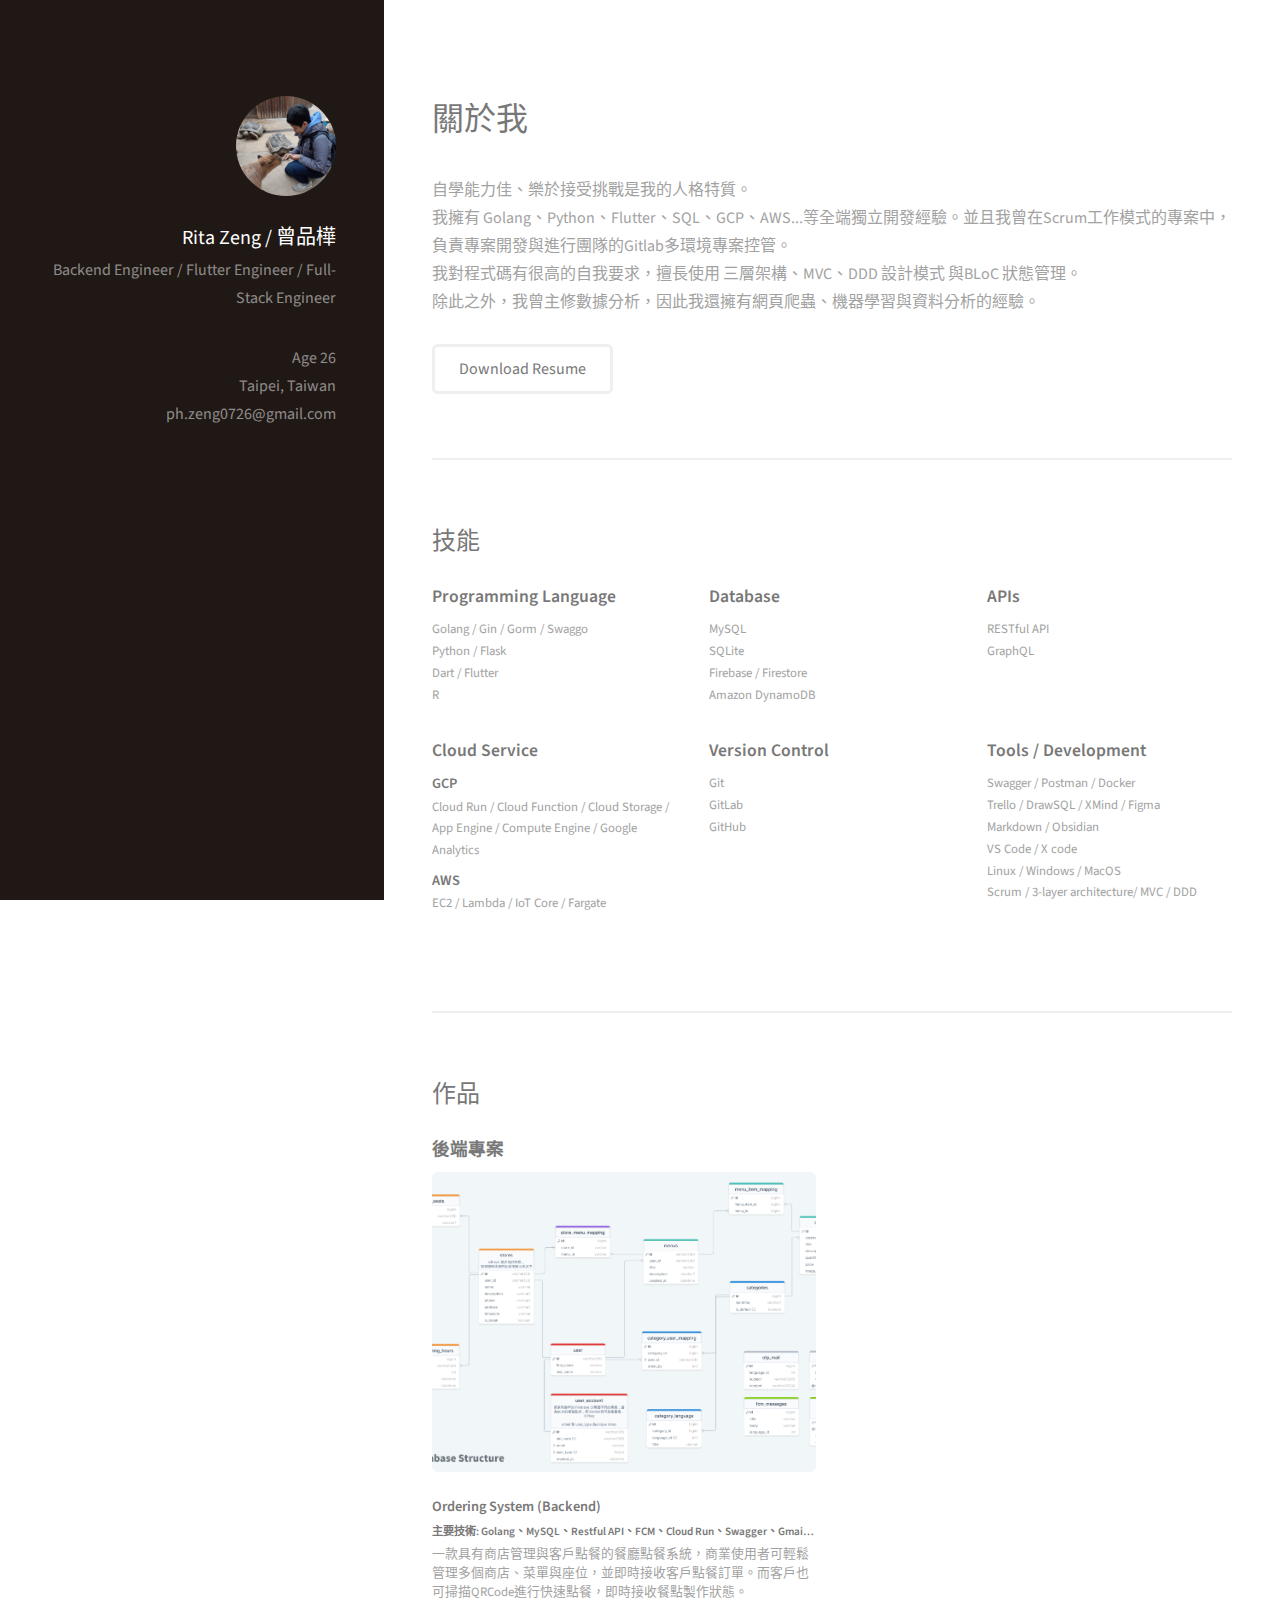
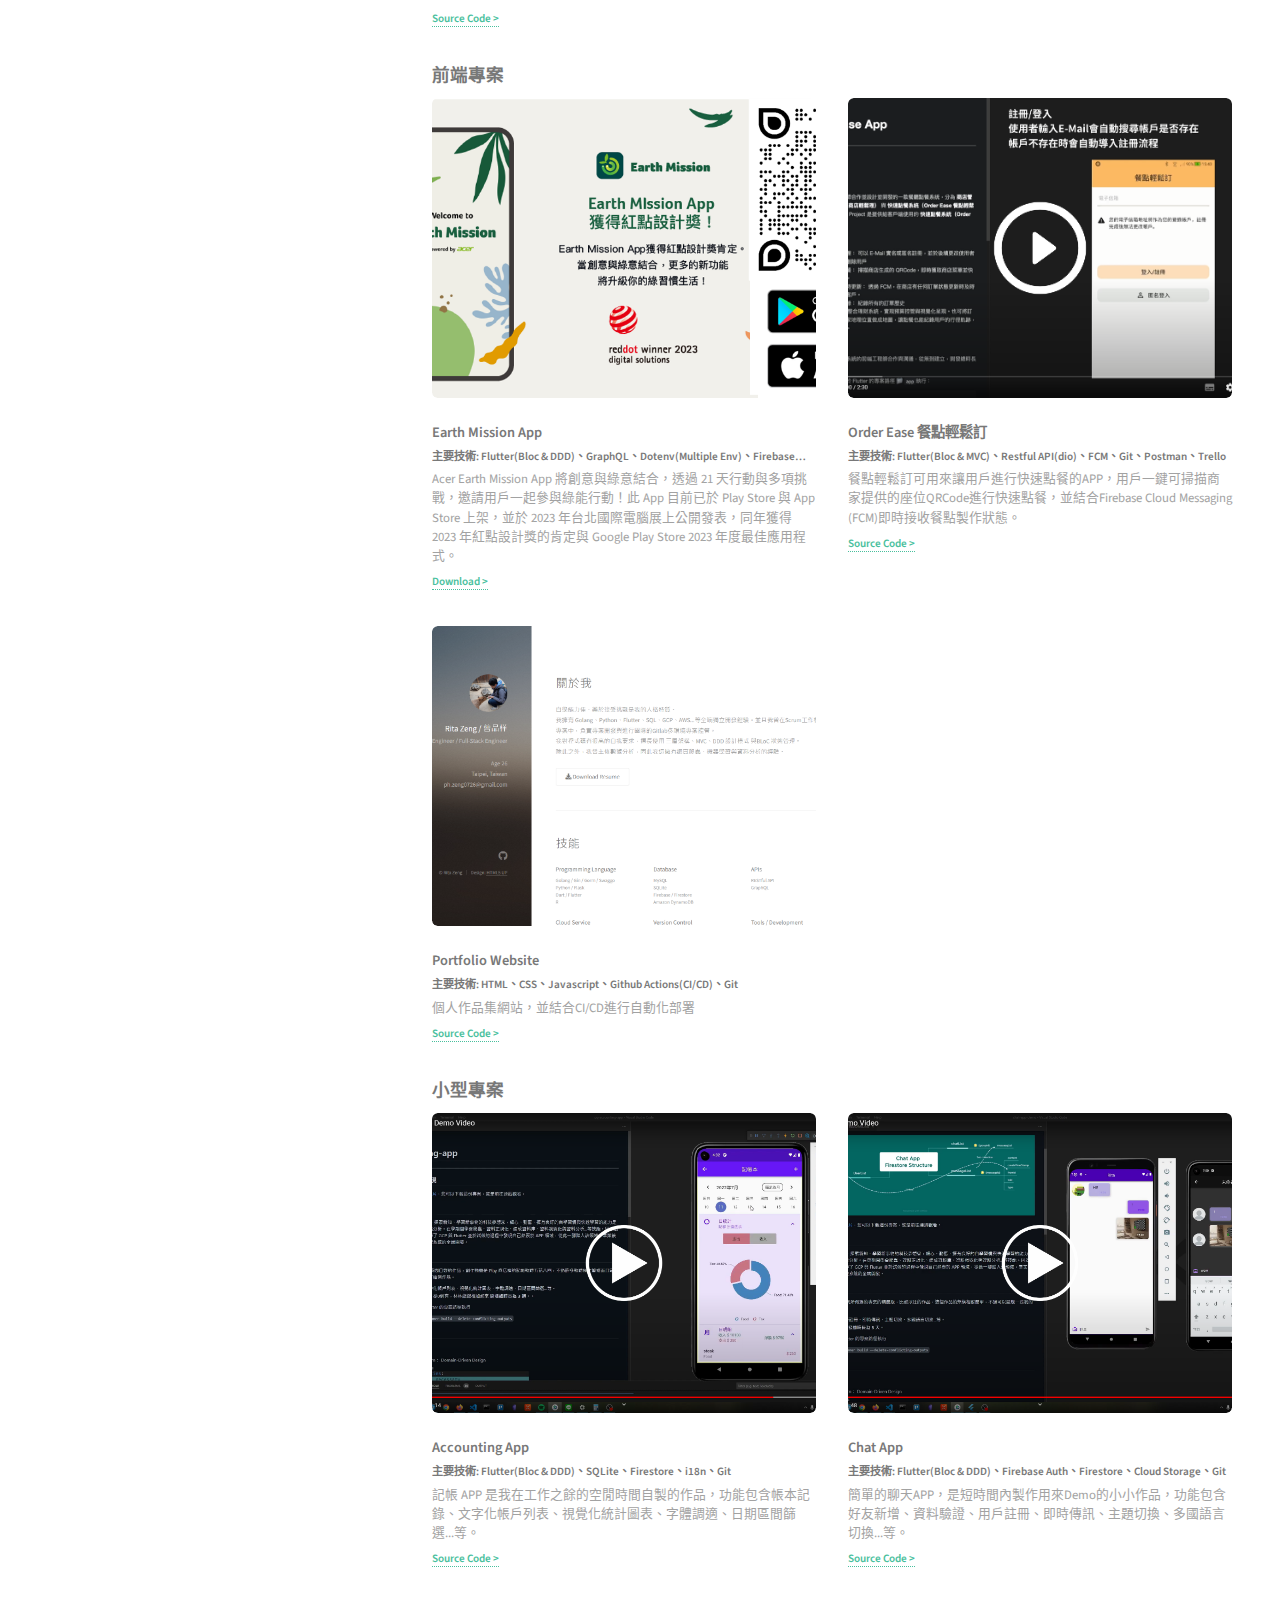
==== index.html @ 72f9b9d5 "style: adjust project font style" ====
<!DOCTYPE html>
<!--
    Strata by HTML5 UP
    html5up.net | @ajlkn
    Free for personal and commercial use under the CCA 3.0 license (html5up.net/license)
-->
<html lang="zh-TW">
  <head>
    <meta charset="utf-8" />
    <title>Rita Portfolio Website</title>
    <meta
      name="viewport"
      content="width=device-width, initial-scale=1, user-scalable=no"
    />
    <link rel="stylesheet" href="assets/css/main.css" />
  </head>
  <body class="is-preload">
    <!-- Header -->
    <header id="header">
      <div class="inner">
        <a href="images/avatar.jpg" class="image avatar">
          <img src="images/avatar_circle.png" alt="Rita Avatar" />
        </a>
        <h1><strong>Rita Zeng / 曾品樺</strong></h1>
        <div class="job-titles">
          Backend Engineer / Flutter Engineer / Full-Stack Engineer
        </div>
        <div class="avatat-info">
          Age 26<br />
          Taipei, Taiwan<br />
          ph.zeng0726@gmail.com<br />
        </div>
      </div>
    </header>

    <!-- Main -->
    <div id="main">
      <!-- About Me -->
      <section id="about-me">
        <h1>關於我</h1>
        <div>
          自學能力佳、樂於接受挑戰是我的人格特質。<br />
          我擁有
          Golang、Python、Flutter、SQL、GCP、AWS...等全端獨立開發經驗。並且我曾在Scrum工作模式的專案中，負責專案開發與進行團隊的Gitlab多環境專案控管。<br />
          我對程式碼有很高的自我要求，擅長使用 三層架構、MVC、DDD 設計模式
          與BLoC 狀態管理。<br />
          除此之外，我曾主修數據分析，因此我還擁有網頁爬蟲、機器學習與資料分析的經驗。<br />
          <br />
        </div>

        <ul class="actions">
          <li>
            <a
              href="https://www.cakeresume.com/s--9iXLkEG98yl3ov2JqTTW3g--/ph-zeng0726"
              class="button"
            >
              <i class="fas fa-download"></i> Download Resume
            </a>
          </li>
        </ul>
      </section>

      <!-- Skill -->
      <section id="skill">
        <h2>技能</h2>
        <div class="row">
          <div id="skills-container" class="row"></div>
        </div>
      </section>

      <!-- Portfolio -->
      <section id="portfolio">
        <h2>作品</h2>
        <h3>後端專案</h3>
        <div class="row">
          <div id="backend-projects-container" class="row"></div>
        </div>
        <h3>前端專案</h3>
        <div class="row">
          <div id="frontend-projects-container" class="row"></div>
        </div>
        <h3>小型專案</h3>
        <div class="row">
          <div id="side-projects-container" class="row"></div>
        </div>
      </section>
    </div>

    <!-- Footer -->
    <footer id="footer">
      <div class="inner">
        <ul class="icons">
          <li>
            <a
              href="https://github.com/phzeng0726"
              class="icon brands fa-github"
            >
              <span class="label">Github</span>
            </a>
          </li>
        </ul>
        <ul class="copyright">
          <li>&copy; Rita Zeng</li>
          <li>Design: <a href="http://html5up.net">HTML5 UP</a></li>
        </ul>
      </div>
    </footer>

    <!-- Scripts -->
    <script src="assets/js/jquery.min.js"></script>
    <script src="assets/js/jquery.poptrox.min.js"></script>
    <script src="assets/js/browser.min.js"></script>
    <script src="assets/js/breakpoints.min.js"></script>
    <script src="assets/js/util.js"></script>
    <script src="assets/js/portfolio.js"></script>
    <script src="assets/js/skill.js"></script>
    <script src="assets/js/main.js"></script>
  </body>
</html>
---- assets/css/main.css ----
@import url("fontawesome-all.min.css");
@import url("https://fonts.googleapis.com/css?family=Source+Sans+Pro:400,400italic");

/*
	Strata by HTML5 UP
	html5up.net | @ajlkn
	Free for personal and commercial use under the CCA 3.0 license (html5up.net/license)
*/

html,
body,
div,
span,
applet,
object,
iframe,
h1,
h2,
h3,
h4,
h5,
h6,
p,
blockquote,
pre,
a,
abbr,
acronym,
address,
big,
cite,
code,
del,
dfn,
em,
img,
ins,
kbd,
q,
s,
samp,
small,
strike,
strong,
sub,
sup,
tt,
var,
b,
u,
i,
center,
dl,
dt,
dd,
ol,
ul,
li,
fieldset,
form,
label,
legend,
table,
caption,
tbody,
tfoot,
thead,
tr,
th,
td,
article,
aside,
canvas,
details,
embed,
figure,
figcaption,
footer,
header,
hgroup,
menu,
nav,
output,
ruby,
section,
summary,
time,
mark,
audio,
video {
  margin: 0;
  padding: 0;
  border: 0;
  font-size: 100%;
  font: inherit;
  vertical-align: baseline;
}

article,
aside,
details,
figcaption,
figure,
footer,
header,
hgroup,
menu,
nav,
section {
  display: block;
}

body {
  line-height: 1;
}

ol,
ul {
  list-style: none;
}

blockquote,
q {
  quotes: none;
}

blockquote:before,
blockquote:after,
q:before,
q:after {
  content: "";
  content: none;
}

table {
  border-collapse: collapse;
  border-spacing: 0;
}

body {
  -webkit-text-size-adjust: none;
}

mark {
  background-color: transparent;
  color: inherit;
}

input::-moz-focus-inner {
  border: 0;
  padding: 0;
}

input,
select,
textarea {
  -moz-appearance: none;
  -webkit-appearance: none;
  -ms-appearance: none;
  appearance: none;
}

/* Basic */

html {
  box-sizing: border-box;
}

*,
*:before,
*:after {
  box-sizing: inherit;
}

body {
  background: #fff;
}

body.is-preload *,
body.is-preload *:before,
body.is-preload *:after {
  -moz-animation: none !important;
  -webkit-animation: none !important;
  -ms-animation: none !important;
  animation: none !important;
  -moz-transition: none !important;
  -webkit-transition: none !important;
  -ms-transition: none !important;
  transition: none !important;
}

body,
input,
select,
textarea {
  color: #a2a2a2;
  font-family: "Source Sans Pro", Helvetica, sans-serif;
  font-size: 16pt;
  font-weight: 400;
  line-height: 1.75em;
}

a {
  -moz-transition: color 0.2s ease-in-out, border-color 0.2s ease-in-out;
  -webkit-transition: color 0.2s ease-in-out, border-color 0.2s ease-in-out;
  -ms-transition: color 0.2s ease-in-out, border-color 0.2s ease-in-out;
  transition: color 0.2s ease-in-out, border-color 0.2s ease-in-out;
  border-bottom: dotted 1px;
  color: #49bf9d;
  text-decoration: none;
}

a:hover {
  border-bottom-color: transparent;
  color: #49bf9d !important;
  text-decoration: none;
}

strong,
b {
  color: #787878;
  font-weight: 400;
}

em,
i {
  font-style: italic;
}

p {
  margin: 0 0 2em 0;
}

h1,
h2,
h3,
h4,
h5,
h6 {
  color: #787878;
  font-weight: 400;
  line-height: 1em;
  margin: 0 0 1em 0;
}

h1 a,
h2 a,
h3 a,
h4 a,
h5 a,
h6 a {
  color: inherit;
  text-decoration: none;
}

h1 {
  font-size: 2em;
  line-height: 1.5em;
}

h2 {
  font-size: 1.5em;
  line-height: 1.5em;
}

h3 {
  font-size: 1.25em;
  line-height: 1.5em;
}

h4 {
  font-size: 1.1em;
  line-height: 1.5em;
}

h5 {
  font-size: 0.9em;
  line-height: 1.5em;
}

h6 {
  font-size: 0.7em;
  line-height: 1.5em;
}

sub {
  font-size: 0.8em;
  position: relative;
  top: 0.5em;
}

sup {
  font-size: 0.8em;
  position: relative;
  top: -0.5em;
}

hr {
  border: 0;
  border-bottom: solid 2px #efefef;
  margin: 2em 0;
}

hr.major {
  margin: 3em 0;
}

blockquote {
  border-left: solid 6px #efefef;
  font-style: italic;
  margin: 0 0 2em 0;
  padding: 0.5em 0 0.5em 1.5em;
}

code {
  background: #f7f7f7;
  border-radius: 0.35em;
  border: solid 2px #efefef;
  font-family: "Courier New", monospace;
  font-size: 0.9em;
  margin: 0 0.25em;
  padding: 0.25em 0.65em;
}

pre {
  -webkit-overflow-scrolling: touch;
  font-family: "Courier New", monospace;
  font-size: 0.9em;
  margin: 0 0 2em 0;
}

pre code {
  display: block;
  line-height: 1.75em;
  padding: 1em 1.5em;
  overflow-x: auto;
}

.align-left {
  text-align: left;
}

.align-center {
  text-align: center;
}

.align-right {
  text-align: right;
}

/* Container */

.container {
  margin: 0 auto;
  max-width: calc(100% - 4em);
  width: 100%;
}

.container.xsmall {
  width: 25%;
}

.container.small {
  width: 50%;
}

.container.medium {
  width: 75%;
}

.container.large {
  width: 125%;
}

.container.xlarge {
  width: 150%;
}

.container.max {
  width: 100%;
}

@media screen and (max-width: 980px) {
  .container {
    width: 100% !important;
    max-width: 100% !important;
  }
}

@media screen and (max-width: 480px) {
  .container {
    max-width: calc(100% - 3em);
  }
}

/* Row */

.row {
  display: flex;
  flex-wrap: wrap;
  box-sizing: border-box;
  align-items: stretch;
}

.row > * {
  box-sizing: border-box;
}

.row.gtr-uniform > * > :last-child {
  margin-bottom: 0;
}

.row.aln-left {
  justify-content: flex-start;
}

.row.aln-center {
  justify-content: center;
}

.row.aln-right {
  justify-content: flex-end;
}

.row.aln-top {
  align-items: flex-start;
}

.row.aln-middle {
  align-items: center;
}

.row.aln-bottom {
  align-items: flex-end;
}

.row > .imp {
  order: -1;
}

.row > .col-1 {
  width: 8.33333%;
}

.row > .off-1 {
  margin-left: 8.33333%;
}

.row > .col-2 {
  width: 16.66667%;
}

.row > .off-2 {
  margin-left: 16.66667%;
}

.row > .col-3 {
  width: 25%;
}

.row > .off-3 {
  margin-left: 25%;
}

.row > .col-4 {
  width: 33.33333%;
}

.row > .off-4 {
  margin-left: 33.33333%;
}

.row > .col-5 {
  width: 41.66667%;
}

.row > .off-5 {
  margin-left: 41.66667%;
}

.row > .col-6 {
  width: 50%;
}

.row > .off-6 {
  margin-left: 50%;
}

.row > .col-7 {
  width: 58.33333%;
}

.row > .off-7 {
  margin-left: 58.33333%;
}

.row > .col-8 {
  width: 66.66667%;
}

.row > .off-8 {
  margin-left: 66.66667%;
}

.row > .col-9 {
  width: 75%;
}

.row > .off-9 {
  margin-left: 75%;
}

.row > .col-10 {
  width: 83.33333%;
}

.row > .off-10 {
  margin-left: 83.33333%;
}

.row > .col-11 {
  width: 91.66667%;
}

.row > .off-11 {
  margin-left: 91.66667%;
}

.row > .col-12 {
  width: 100%;
}

.row > .off-12 {
  margin-left: 100%;
}

.row.gtr-0 {
  margin-top: 0;
  margin-left: 0em;
}

.row.gtr-0 > * {
  padding: 0 0 0 0em;
}

.row.gtr-0.gtr-uniform {
  margin-top: 0em;
}

.row.gtr-0.gtr-uniform > * {
  padding-top: 0em;
}

.row.gtr-25 {
  margin-top: 0;
  margin-left: -0.625em;
}

.row.gtr-25 > * {
  padding: 0 0 0 0.625em;
}

.row.gtr-25.gtr-uniform {
  margin-top: -0.625em;
}

.row.gtr-25.gtr-uniform > * {
  padding-top: 0.625em;
}

.row.gtr-50 {
  margin-top: 0;
  margin-left: -1.25em;
}

.row.gtr-50 > * {
  padding: 0 0 0 1.25em;
}

.row.gtr-50.gtr-uniform {
  margin-top: -1.25em;
}

.row.gtr-50.gtr-uniform > * {
  padding-top: 1.25em;
}

.row {
  margin-top: 0;
  margin-left: -2.5em;
}

.row > * {
  padding: 0 0 0 2.5em;
}

.row.gtr-uniform {
  margin-top: -2.5em;
}

.row.gtr-uniform > * {
  padding-top: 2.5em;
}

.row.gtr-150 {
  margin-top: 0;
  margin-left: -3.75em;
}

.row.gtr-150 > * {
  padding: 0 0 0 3.75em;
}

.row.gtr-150.gtr-uniform {
  margin-top: -3.75em;
}

.row.gtr-150.gtr-uniform > * {
  padding-top: 3.75em;
}

.row.gtr-200 {
  margin-top: 0;
  margin-left: -5em;
}

.row.gtr-200 > * {
  padding: 0 0 0 5em;
}

.row.gtr-200.gtr-uniform {
  margin-top: -5em;
}

.row.gtr-200.gtr-uniform > * {
  padding-top: 5em;
}

@media screen and (max-width: 1800px) {
  .row {
    display: flex;
    flex-wrap: wrap;
    box-sizing: border-box;
    align-items: stretch;
  }

  .row > * {
    box-sizing: border-box;
  }

  .row.gtr-uniform > * > :last-child {
    margin-bottom: 0;
  }

  .row.aln-left {
    justify-content: flex-start;
  }

  .row.aln-center {
    justify-content: center;
  }

  .row.aln-right {
    justify-content: flex-end;
  }

  .row.aln-top {
    align-items: flex-start;
  }

  .row.aln-middle {
    align-items: center;
  }

  .row.aln-bottom {
    align-items: flex-end;
  }

  .row > .imp-xlarge {
    order: -1;
  }

  .row > .col-1-xlarge {
    width: 8.33333%;
  }

  .row > .off-1-xlarge {
    margin-left: 8.33333%;
  }

  .row > .col-2-xlarge {
    width: 16.66667%;
  }

  .row > .off-2-xlarge {
    margin-left: 16.66667%;
  }

  .row > .col-3-xlarge {
    width: 25%;
  }

  .row > .off-3-xlarge {
    margin-left: 25%;
  }

  .row > .col-4-xlarge {
    width: 33.33333%;
  }

  .row > .off-4-xlarge {
    margin-left: 33.33333%;
  }

  .row > .col-5-xlarge {
    width: 41.66667%;
  }

  .row > .off-5-xlarge {
    margin-left: 41.66667%;
  }

  .row > .col-6-xlarge {
    width: 50%;
  }

  .row > .off-6-xlarge {
    margin-left: 50%;
  }

  .row > .col-7-xlarge {
    width: 58.33333%;
  }

  .row > .off-7-xlarge {
    margin-left: 58.33333%;
  }

  .row > .col-8-xlarge {
    width: 66.66667%;
  }

  .row > .off-8-xlarge {
    margin-left: 66.66667%;
  }

  .row > .col-9-xlarge {
    width: 75%;
  }

  .row > .off-9-xlarge {
    margin-left: 75%;
  }

  .row > .col-10-xlarge {
    width: 83.33333%;
  }

  .row > .off-10-xlarge {
    margin-left: 83.33333%;
  }

  .row > .col-11-xlarge {
    width: 91.66667%;
  }

  .row > .off-11-xlarge {
    margin-left: 91.66667%;
  }

  .row > .col-12-xlarge {
    width: 100%;
  }

  .row > .off-12-xlarge {
    margin-left: 100%;
  }

  .row.gtr-0 {
    margin-top: 0;
    margin-left: 0em;
  }

  .row.gtr-0 > * {
    padding: 0 0 0 0em;
  }

  .row.gtr-0.gtr-uniform {
    margin-top: 0em;
  }

  .row.gtr-0.gtr-uniform > * {
    padding-top: 0em;
  }

  .row.gtr-25 {
    margin-top: 0;
    margin-left: -0.625em;
  }

  .row.gtr-25 > * {
    padding: 0 0 0 0.625em;
  }

  .row.gtr-25.gtr-uniform {
    margin-top: -0.625em;
  }

  .row.gtr-25.gtr-uniform > * {
    padding-top: 0.625em;
  }

  .row.gtr-50 {
    margin-top: 0;
    margin-left: -1.25em;
  }

  .row.gtr-50 > * {
    padding: 0 0 0 1.25em;
  }

  .row.gtr-50.gtr-uniform {
    margin-top: -1.25em;
  }

  .row.gtr-50.gtr-uniform > * {
    padding-top: 1.25em;
  }

  .row {
    margin-top: 0;
    margin-left: -2.5em;
  }

  .row > * {
    padding: 0 0 0 2.5em;
  }

  .row.gtr-uniform {
    margin-top: -2.5em;
  }

  .row.gtr-uniform > * {
    padding-top: 2.5em;
  }

  .row.gtr-150 {
    margin-top: 0;
    margin-left: -3.75em;
  }

  .row.gtr-150 > * {
    padding: 0 0 0 3.75em;
  }

  .row.gtr-150.gtr-uniform {
    margin-top: -3.75em;
  }

  .row.gtr-150.gtr-uniform > * {
    padding-top: 3.75em;
  }

  .row.gtr-200 {
    margin-top: 0;
    margin-left: -5em;
  }

  .row.gtr-200 > * {
    padding: 0 0 0 5em;
  }

  .row.gtr-200.gtr-uniform {
    margin-top: -5em;
  }

  .row.gtr-200.gtr-uniform > * {
    padding-top: 5em;
  }
}

@media screen and (max-width: 1280px) {
  .row {
    display: flex;
    flex-wrap: wrap;
    box-sizing: border-box;
    align-items: stretch;
  }

  .row > * {
    box-sizing: border-box;
  }

  .row.gtr-uniform > * > :last-child {
    margin-bottom: 0;
  }

  .row.aln-left {
    justify-content: flex-start;
  }

  .row.aln-center {
    justify-content: center;
  }

  .row.aln-right {
    justify-content: flex-end;
  }

  .row.aln-top {
    align-items: flex-start;
  }

  .row.aln-middle {
    align-items: center;
  }

  .row.aln-bottom {
    align-items: flex-end;
  }

  .row > .imp-large {
    order: -1;
  }

  .row > .col-1-large {
    width: 8.33333%;
  }

  .row > .off-1-large {
    margin-left: 8.33333%;
  }

  .row > .col-2-large {
    width: 16.66667%;
  }

  .row > .off-2-large {
    margin-left: 16.66667%;
  }

  .row > .col-3-large {
    width: 25%;
  }

  .row > .off-3-large {
    margin-left: 25%;
  }

  .row > .col-4-large {
    width: 33.33333%;
  }

  .row > .off-4-large {
    margin-left: 33.33333%;
  }

  .row > .col-5-large {
    width: 41.66667%;
  }

  .row > .off-5-large {
    margin-left: 41.66667%;
  }

  .row > .col-6-large {
    width: 50%;
  }

  .row > .off-6-large {
    margin-left: 50%;
  }

  .row > .col-7-large {
    width: 58.33333%;
  }

  .row > .off-7-large {
    margin-left: 58.33333%;
  }

  .row > .col-8-large {
    width: 66.66667%;
  }

  .row > .off-8-large {
    margin-left: 66.66667%;
  }

  .row > .col-9-large {
    width: 75%;
  }

  .row > .off-9-large {
    margin-left: 75%;
  }

  .row > .col-10-large {
    width: 83.33333%;
  }

  .row > .off-10-large {
    margin-left: 83.33333%;
  }

  .row > .col-11-large {
    width: 91.66667%;
  }

  .row > .off-11-large {
    margin-left: 91.66667%;
  }

  .row > .col-12-large {
    width: 100%;
  }

  .row > .off-12-large {
    margin-left: 100%;
  }

  .row.gtr-0 {
    margin-top: 0;
    margin-left: 0em;
  }

  .row.gtr-0 > * {
    padding: 0 0 0 0em;
  }

  .row.gtr-0.gtr-uniform {
    margin-top: 0em;
  }

  .row.gtr-0.gtr-uniform > * {
    padding-top: 0em;
  }

  .row.gtr-25 {
    margin-top: 0;
    margin-left: -0.5em;
  }

  .row.gtr-25 > * {
    padding: 0 0 0 0.5em;
  }

  .row.gtr-25.gtr-uniform {
    margin-top: -0.5em;
  }

  .row.gtr-25.gtr-uniform > * {
    padding-top: 0.5em;
  }

  .row.gtr-50 {
    margin-top: 0;
    margin-left: -1em;
  }

  .row.gtr-50 > * {
    padding: 0 0 0 1em;
  }

  .row.gtr-50.gtr-uniform {
    margin-top: -1em;
  }

  .row.gtr-50.gtr-uniform > * {
    padding-top: 1em;
  }

  .row {
    margin-top: 0;
    margin-left: -2em;
  }

  .row > * {
    padding: 0 0 0 2em;
  }

  .row.gtr-uniform {
    margin-top: -2em;
  }

  .row.gtr-uniform > * {
    padding-top: 2em;
  }

  .row.gtr-150 {
    margin-top: 0;
    margin-left: -3em;
  }

  .row.gtr-150 > * {
    padding: 0 0 0 3em;
  }

  .row.gtr-150.gtr-uniform {
    margin-top: -3em;
  }

  .row.gtr-150.gtr-uniform > * {
    padding-top: 3em;
  }

  .row.gtr-200 {
    margin-top: 0;
    margin-left: -4em;
  }

  .row.gtr-200 > * {
    padding: 0 0 0 4em;
  }

  .row.gtr-200.gtr-uniform {
    margin-top: -4em;
  }

  .row.gtr-200.gtr-uniform > * {
    padding-top: 4em;
  }
}

@media screen and (max-width: 980px) {
  .row {
    display: flex;
    flex-wrap: wrap;
    box-sizing: border-box;
    align-items: stretch;
  }

  .row > * {
    box-sizing: border-box;
  }

  .row.gtr-uniform > * > :last-child {
    margin-bottom: 0;
  }

  .row.aln-left {
    justify-content: flex-start;
  }

  .row.aln-center {
    justify-content: center;
  }

  .row.aln-right {
    justify-content: flex-end;
  }

  .row.aln-top {
    align-items: flex-start;
  }

  .row.aln-middle {
    align-items: center;
  }

  .row.aln-bottom {
    align-items: flex-end;
  }

  .row > .imp-medium {
    order: -1;
  }

  .row > .col-1-medium {
    width: 8.33333%;
  }

  .row > .off-1-medium {
    margin-left: 8.33333%;
  }

  .row > .col-2-medium {
    width: 16.66667%;
  }

  .row > .off-2-medium {
    margin-left: 16.66667%;
  }

  .row > .col-3-medium {
    width: 25%;
  }

  .row > .off-3-medium {
    margin-left: 25%;
  }

  .row > .col-4-medium {
    width: 33.33333%;
  }

  .row > .off-4-medium {
    margin-left: 33.33333%;
  }

  .row > .col-5-medium {
    width: 41.66667%;
  }

  .row > .off-5-medium {
    margin-left: 41.66667%;
  }

  .row > .col-6-medium {
    width: 50%;
  }

  .row > .off-6-medium {
    margin-left: 50%;
  }

  .row > .col-7-medium {
    width: 58.33333%;
  }

  .row > .off-7-medium {
    margin-left: 58.33333%;
  }

  .row > .col-8-medium {
    width: 66.66667%;
  }

  .row > .off-8-medium {
    margin-left: 66.66667%;
  }

  .row > .col-9-medium {
    width: 75%;
  }

  .row > .off-9-medium {
    margin-left: 75%;
  }

  .row > .col-10-medium {
    width: 83.33333%;
  }

  .row > .off-10-medium {
    margin-left: 83.33333%;
  }

  .row > .col-11-medium {
    width: 91.66667%;
  }

  .row > .off-11-medium {
    margin-left: 91.66667%;
  }

  .row > .col-12-medium {
    width: 100%;
  }

  .row > .off-12-medium {
    margin-left: 100%;
  }

  .row.gtr-0 {
    margin-top: 0;
    margin-left: 0em;
  }

  .row.gtr-0 > * {
    padding: 0 0 0 0em;
  }

  .row.gtr-0.gtr-uniform {
    margin-top: 0em;
  }

  .row.gtr-0.gtr-uniform > * {
    padding-top: 0em;
  }

  .row.gtr-25 {
    margin-top: 0;
    margin-left: -0.5em;
  }

  .row.gtr-25 > * {
    padding: 0 0 0 0.5em;
  }

  .row.gtr-25.gtr-uniform {
    margin-top: -0.5em;
  }

  .row.gtr-25.gtr-uniform > * {
    padding-top: 0.5em;
  }

  .row.gtr-50 {
    margin-top: 0;
    margin-left: -1em;
  }

  .row.gtr-50 > * {
    padding: 0 0 0 1em;
  }

  .row.gtr-50.gtr-uniform {
    margin-top: -1em;
  }

  .row.gtr-50.gtr-uniform > * {
    padding-top: 1em;
  }

  .row {
    margin-top: 0;
    margin-left: -2em;
  }

  .row > * {
    padding: 0 0 0 2em;
  }

  .row.gtr-uniform {
    margin-top: -2em;
  }

  .row.gtr-uniform > * {
    padding-top: 2em;
  }

  .row.gtr-150 {
    margin-top: 0;
    margin-left: -3em;
  }

  .row.gtr-150 > * {
    padding: 0 0 0 3em;
  }

  .row.gtr-150.gtr-uniform {
    margin-top: -3em;
  }

  .row.gtr-150.gtr-uniform > * {
    padding-top: 3em;
  }

  .row.gtr-200 {
    margin-top: 0;
    margin-left: -4em;
  }

  .row.gtr-200 > * {
    padding: 0 0 0 4em;
  }

  .row.gtr-200.gtr-uniform {
    margin-top: -4em;
  }

  .row.gtr-200.gtr-uniform > * {
    padding-top: 4em;
  }
}

@media screen and (max-width: 736px) {
  .row {
    display: flex;
    flex-wrap: wrap;
    box-sizing: border-box;
    align-items: stretch;
  }

  .row > * {
    box-sizing: border-box;
  }

  .row.gtr-uniform > * > :last-child {
    margin-bottom: 0;
  }

  .row.aln-left {
    justify-content: flex-start;
  }

  .row.aln-center {
    justify-content: center;
  }

  .row.aln-right {
    justify-content: flex-end;
  }

  .row.aln-top {
    align-items: flex-start;
  }

  .row.aln-middle {
    align-items: center;
  }

  .row.aln-bottom {
    align-items: flex-end;
  }

  .row > .imp-small {
    order: -1;
  }

  .row > .col-1-small {
    width: 8.33333%;
  }

  .row > .off-1-small {
    margin-left: 8.33333%;
  }

  .row > .col-2-small {
    width: 16.66667%;
  }

  .row > .off-2-small {
    margin-left: 16.66667%;
  }

  .row > .col-3-small {
    width: 25%;
  }

  .row > .off-3-small {
    margin-left: 25%;
  }

  .row > .col-4-small {
    width: 33.33333%;
  }

  .row > .off-4-small {
    margin-left: 33.33333%;
  }

  .row > .col-5-small {
    width: 41.66667%;
  }

  .row > .off-5-small {
    margin-left: 41.66667%;
  }

  .row > .col-6-small {
    width: 50%;
  }

  .row > .off-6-small {
    margin-left: 50%;
  }

  .row > .col-7-small {
    width: 58.33333%;
  }

  .row > .off-7-small {
    margin-left: 58.33333%;
  }

  .row > .col-8-small {
    width: 66.66667%;
  }

  .row > .off-8-small {
    margin-left: 66.66667%;
  }

  .row > .col-9-small {
    width: 75%;
  }

  .row > .off-9-small {
    margin-left: 75%;
  }

  .row > .col-10-small {
    width: 83.33333%;
  }

  .row > .off-10-small {
    margin-left: 83.33333%;
  }

  .row > .col-11-small {
    width: 91.66667%;
  }

  .row > .off-11-small {
    margin-left: 91.66667%;
  }

  .row > .col-12-small {
    width: 100%;
  }

  .row > .off-12-small {
    margin-left: 100%;
  }

  .row.gtr-0 {
    margin-top: 0;
    margin-left: 0em;
  }

  .row.gtr-0 > * {
    padding: 0 0 0 0em;
  }

  .row.gtr-0.gtr-uniform {
    margin-top: 0em;
  }

  .row.gtr-0.gtr-uniform > * {
    padding-top: 0em;
  }

  .row.gtr-25 {
    margin-top: 0;
    margin-left: -0.375em;
  }

  .row.gtr-25 > * {
    padding: 0 0 0 0.375em;
  }

  .row.gtr-25.gtr-uniform {
    margin-top: -0.375em;
  }

  .row.gtr-25.gtr-uniform > * {
    padding-top: 0.375em;
  }

  .row.gtr-50 {
    margin-top: 0;
    margin-left: -0.75em;
  }

  .row.gtr-50 > * {
    padding: 0 0 0 0.75em;
  }

  .row.gtr-50.gtr-uniform {
    margin-top: -0.75em;
  }

  .row.gtr-50.gtr-uniform > * {
    padding-top: 0.75em;
  }

  .row {
    margin-top: 0;
    margin-left: -1.5em;
  }

  .row > * {
    padding: 0 0 0 1.5em;
  }

  .row.gtr-uniform {
    margin-top: -1.5em;
  }

  .row.gtr-uniform > * {
    padding-top: 1.5em;
  }

  .row.gtr-150 {
    margin-top: 0;
    margin-left: -2.25em;
  }

  .row.gtr-150 > * {
    padding: 0 0 0 2.25em;
  }

  .row.gtr-150.gtr-uniform {
    margin-top: -2.25em;
  }

  .row.gtr-150.gtr-uniform > * {
    padding-top: 2.25em;
  }

  .row.gtr-200 {
    margin-top: 0;
    margin-left: -3em;
  }

  .row.gtr-200 > * {
    padding: 0 0 0 3em;
  }

  .row.gtr-200.gtr-uniform {
    margin-top: -3em;
  }

  .row.gtr-200.gtr-uniform > * {
    padding-top: 3em;
  }
}

@media screen and (max-width: 480px) {
  .row {
    display: flex;
    flex-wrap: wrap;
    box-sizing: border-box;
    align-items: stretch;
  }

  .row > * {
    box-sizing: border-box;
  }

  .row.gtr-uniform > * > :last-child {
    margin-bottom: 0;
  }

  .row.aln-left {
    justify-content: flex-start;
  }

  .row.aln-center {
    justify-content: center;
  }

  .row.aln-right {
    justify-content: flex-end;
  }

  .row.aln-top {
    align-items: flex-start;
  }

  .row.aln-middle {
    align-items: center;
  }

  .row.aln-bottom {
    align-items: flex-end;
  }

  .row > .imp-xsmall {
    order: -1;
  }

  .row > .col-1-xsmall {
    width: 8.33333%;
  }

  .row > .off-1-xsmall {
    margin-left: 8.33333%;
  }

  .row > .col-2-xsmall {
    width: 16.66667%;
  }

  .row > .off-2-xsmall {
    margin-left: 16.66667%;
  }

  .row > .col-3-xsmall {
    width: 25%;
  }

  .row > .off-3-xsmall {
    margin-left: 25%;
  }

  .row > .col-4-xsmall {
    width: 33.33333%;
  }

  .row > .off-4-xsmall {
    margin-left: 33.33333%;
  }

  .row > .col-5-xsmall {
    width: 41.66667%;
  }

  .row > .off-5-xsmall {
    margin-left: 41.66667%;
  }

  .row > .col-6-xsmall {
    width: 50%;
  }

  .row > .off-6-xsmall {
    margin-left: 50%;
  }

  .row > .col-7-xsmall {
    width: 58.33333%;
  }

  .row > .off-7-xsmall {
    margin-left: 58.33333%;
  }

  .row > .col-8-xsmall {
    width: 66.66667%;
  }

  .row > .off-8-xsmall {
    margin-left: 66.66667%;
  }

  .row > .col-9-xsmall {
    width: 75%;
  }

  .row > .off-9-xsmall {
    margin-left: 75%;
  }

  .row > .col-10-xsmall {
    width: 83.33333%;
  }

  .row > .off-10-xsmall {
    margin-left: 83.33333%;
  }

  .row > .col-11-xsmall {
    width: 91.66667%;
  }

  .row > .off-11-xsmall {
    margin-left: 91.66667%;
  }

  .row > .col-12-xsmall {
    width: 100%;
  }

  .row > .off-12-xsmall {
    margin-left: 100%;
  }

  .row.gtr-0 {
    margin-top: 0;
    margin-left: 0em;
  }

  .row.gtr-0 > * {
    padding: 0 0 0 0em;
  }

  .row.gtr-0.gtr-uniform {
    margin-top: 0em;
  }

  .row.gtr-0.gtr-uniform > * {
    padding-top: 0em;
  }

  .row.gtr-25 {
    margin-top: 0;
    margin-left: -0.375em;
  }

  .row.gtr-25 > * {
    padding: 0 0 0 0.375em;
  }

  .row.gtr-25.gtr-uniform {
    margin-top: -0.375em;
  }

  .row.gtr-25.gtr-uniform > * {
    padding-top: 0.375em;
  }

  .row.gtr-50 {
    margin-top: 0;
    margin-left: -0.75em;
  }

  .row.gtr-50 > * {
    padding: 0 0 0 0.75em;
  }

  .row.gtr-50.gtr-uniform {
    margin-top: -0.75em;
  }

  .row.gtr-50.gtr-uniform > * {
    padding-top: 0.75em;
  }

  .row {
    margin-top: 0;
    margin-left: -1.5em;
  }

  .row > * {
    padding: 0 0 0 1.5em;
  }

  .row.gtr-uniform {
    margin-top: -1.5em;
  }

  .row.gtr-uniform > * {
    padding-top: 1.5em;
  }

  .row.gtr-150 {
    margin-top: 0;
    margin-left: -2.25em;
  }

  .row.gtr-150 > * {
    padding: 0 0 0 2.25em;
  }

  .row.gtr-150.gtr-uniform {
    margin-top: -2.25em;
  }

  .row.gtr-150.gtr-uniform > * {
    padding-top: 2.25em;
  }

  .row.gtr-200 {
    margin-top: 0;
    margin-left: -3em;
  }

  .row.gtr-200 > * {
    padding: 0 0 0 3em;
  }

  .row.gtr-200.gtr-uniform {
    margin-top: -3em;
  }

  .row.gtr-200.gtr-uniform > * {
    padding-top: 3em;
  }
}

/* Section/Article */

section.special,
article.special {
  text-align: center;
}

header p {
  color: #b2b2b2;
  position: relative;
  margin: 0 0 1.5em 0;
}

header h2 + p {
  font-size: 1.25em;
  margin-top: -1em;
  line-height: 1.5em;
}

header h3 + p {
  font-size: 1.1em;
  margin-top: -0.8em;
  line-height: 1.5em;
}

header h4 + p,
header h5 + p,
header h6 + p {
  font-size: 0.9em;
  margin-top: -0.6em;
  line-height: 1.5em;
}

header.major h2 {
  font-size: 2em;
}

/* Form */

form {
  margin: 0 0 2em 0;
}

label {
  color: #787878;
  display: block;
  font-size: 0.9em;
  font-weight: 400;
  margin: 0 0 1em 0;
}

input[type="text"],
input[type="password"],
input[type="email"],
select,
textarea {
  -moz-appearance: none;
  -webkit-appearance: none;
  -ms-appearance: none;
  appearance: none;
  background: #f7f7f7;
  border-radius: 0.35em;
  border: solid 2px transparent;
  color: inherit;
  display: block;
  outline: 0;
  padding: 0 0.75em;
  text-decoration: none;
  width: 100%;
}

input[type="text"]:invalid,
input[type="password"]:invalid,
input[type="email"]:invalid,
select:invalid,
textarea:invalid {
  box-shadow: none;
}

input[type="text"]:focus,
input[type="password"]:focus,
input[type="email"]:focus,
select:focus,
textarea:focus {
  border-color: #49bf9d;
}

select {
  background-image: url("data:image/svg+xml;charset=utf8,%3Csvg xmlns='http://www.w3.org/2000/svg' width='40' height='40' preserveAspectRatio='none' viewBox='0 0 40 40'%3E%3Cpath d='M9.4,12.3l10.4,10.4l10.4-10.4c0.2-0.2,0.5-0.4,0.9-0.4c0.3,0,0.6,0.1,0.9,0.4l3.3,3.3c0.2,0.2,0.4,0.5,0.4,0.9 c0,0.4-0.1,0.6-0.4,0.9L20.7,31.9c-0.2,0.2-0.5,0.4-0.9,0.4c-0.3,0-0.6-0.1-0.9-0.4L4.3,17.3c-0.2-0.2-0.4-0.5-0.4-0.9 c0-0.4,0.1-0.6,0.4-0.9l3.3-3.3c0.2-0.2,0.5-0.4,0.9-0.4S9.1,12.1,9.4,12.3z' fill='%23dfdfdf' /%3E%3C/svg%3E");
  background-size: 1.25rem;
  background-repeat: no-repeat;
  background-position: calc(100% - 1rem) center;
  height: 2.75em;
  padding-right: 2.75em;
  text-overflow: ellipsis;
}

select option {
  color: #787878;
  background: #fff;
}

select:focus::-ms-value {
  background-color: transparent;
}

select::-ms-expand {
  display: none;
}

input[type="text"],
input[type="password"],
input[type="email"],
select {
  height: 2.75em;
}

textarea {
  padding: 0.75em;
}

input[type="checkbox"],
input[type="radio"] {
  -moz-appearance: none;
  -webkit-appearance: none;
  -ms-appearance: none;
  appearance: none;
  display: block;
  float: left;
  margin-right: -2em;
  opacity: 0;
  width: 1em;
  z-index: -1;
}

input[type="checkbox"] + label,
input[type="radio"] + label {
  text-decoration: none;
  color: #a2a2a2;
  cursor: pointer;
  display: inline-block;
  font-size: 1em;
  font-weight: 400;
  padding-left: 2.4em;
  padding-right: 0.75em;
  position: relative;
}

input[type="checkbox"] + label:before,
input[type="radio"] + label:before {
  -moz-osx-font-smoothing: grayscale;
  -webkit-font-smoothing: antialiased;
  display: inline-block;
  font-style: normal;
  font-variant: normal;
  text-rendering: auto;
  line-height: 1;
  text-transform: none !important;
  font-family: "Font Awesome 5 Free";
  font-weight: 900;
}

input[type="checkbox"] + label:before,
input[type="radio"] + label:before {
  background: #f7f7f7;
  border-radius: 0.35em;
  border: solid 2px transparent;
  content: "";
  display: inline-block;
  font-size: 0.8em;
  height: 2.0625em;
  left: 0;
  line-height: 1.85625em;
  position: absolute;
  text-align: center;
  top: 0;
  width: 2.0625em;
}

input[type="checkbox"]:checked + label:before,
input[type="radio"]:checked + label:before {
  background: #787878;
  border-color: #787878;
  color: #fff;
  content: "\f00c";
}

input[type="checkbox"]:focus + label:before,
input[type="radio"]:focus + label:before {
  border-color: #49bf9d;
}

input[type="checkbox"] + label:before {
  border-radius: 0.35em;
}

input[type="radio"] + label:before {
  border-radius: 100%;
}

::-webkit-input-placeholder {
  color: #b2b2b2 !important;
  opacity: 1;
}

:-moz-placeholder {
  color: #b2b2b2 !important;
  opacity: 1;
}

::-moz-placeholder {
  color: #b2b2b2 !important;
  opacity: 1;
}

:-ms-input-placeholder {
  color: #b2b2b2 !important;
  opacity: 1;
}

/* Box */

.box {
  border-radius: 0.35em;
  border: solid 2px #efefef;
  margin-bottom: 2em;
  padding: 1.5em;
}

.box > :last-child,
.box > :last-child > :last-child,
.box > :last-child > :last-child > :last-child {
  margin-bottom: 0;
}

.box.alt {
  border: 0;
  border-radius: 0;
  padding: 0;
}

/* Icon */

.icon {
  text-decoration: none;
  border-bottom: none;
  position: relative;
}

.icon:before {
  -moz-osx-font-smoothing: grayscale;
  -webkit-font-smoothing: antialiased;
  display: inline-block;
  font-style: normal;
  font-variant: normal;
  text-rendering: auto;
  line-height: 1;
  text-transform: none !important;
  font-family: "Font Awesome 5 Free";
  font-weight: 400;
}

.icon > .label {
  display: none;
}

.icon:before {
  line-height: inherit;
}

.icon.solid:before {
  font-weight: 900;
}

.icon.brands:before {
  font-family: "Font Awesome 5 Brands";
}

/* Image */

.image {
  border-radius: 0.35em;
  border: 0;
  display: inline-block;
  position: relative;
}

.image:before {
  -moz-transition: opacity 0.2s ease-in-out;
  -webkit-transition: opacity 0.2s ease-in-out;
  -ms-transition: opacity 0.2s ease-in-out;
  transition: opacity 0.2s ease-in-out;
  background: url("images/overlay.png");
  border-radius: 0.35em;
  content: "";
  display: block;
  height: 100%;
  left: 0;
  opacity: 0.5;
  position: absolute;
  top: 0;
  width: 100%;
}

.image.thumb {
  text-align: center;
}

.image.thumb:after {
  -moz-transition: opacity 0.2s ease-in-out;
  -webkit-transition: opacity 0.2s ease-in-out;
  -ms-transition: opacity 0.2s ease-in-out;
  transition: opacity 0.2s ease-in-out;
  border-radius: 0.35em;
  border: solid 3px rgba(255, 255, 255, 0.5);
  color: #fff;
  content: "View";
  display: inline-block;
  font-size: 0.8em;
  font-weight: 400;
  left: 50%;
  line-height: 2.25em;
  margin: -1.25em 0 0 -3em;
  opacity: 0;
  padding: 0 1.5em;
  position: absolute;
  text-align: center;
  text-decoration: none;
  top: 50%;
  white-space: nowrap;
}

.image.thumb:hover:after {
  opacity: 1;
}

.image.thumb:hover:before {
  background: url("images/overlay.png"), url("images/overlay.png");
  opacity: 1;
}

.image img {
  border-radius: 0.35em;
  display: block;
}

.image.left {
  float: left;
  margin: 0 1.5em 1em 0;
  top: 0.25em;
}

.image.right {
  float: right;
  margin: 0 0 1em 1.5em;
  top: 0.25em;
}

.image.left,
.image.right {
  max-width: 40%;
}

.image.left img,
.image.right img {
  width: 100%;
}

.image.fit {
  display: block;
  margin: 0 0 2em 0;
  width: 100%;
  height: 300px; /* 設置固定高度為300像素 */
  overflow: hidden; /* 避免圖片超出指定高度 */
}

.image.fit img {
  width: 100%;
  height: 100%; /* 讓圖片高度填滿父元素的300像素高度 */
  object-fit: cover; /* 填滿並保持圖片比例，可能會裁剪部分圖片 */
  object-position: center; /* 圖片內容置中 */
}

.image.avatar {
  border-radius: 100%;
}

.image.avatar:before {
  display: none;
}

.image.avatar img {
  border-radius: 100%;
  width: 100%;
}

/* List */

ol {
  list-style: decimal;
  margin: 0 0 2em 0;
  padding-left: 1.25em;
}

ol li {
  padding-left: 0.25em;
}

ul {
  list-style: disc;
  margin: 0 0 2em 0;
  padding-left: 1em;
}

ul li {
  padding-left: 0.5em;
}

ul.alt {
  list-style: none;
  padding-left: 0;
}

ul.alt li {
  border-top: solid 2px #efefef;
  padding: 0.5em 0;
}

ul.alt li:first-child {
  border-top: 0;
  padding-top: 0;
}

dl {
  margin: 0 0 2em 0;
}

/* Icons */

ul.icons {
  cursor: default;
  list-style: none;
  padding-left: 0;
}

ul.icons li {
  display: inline-block;
  padding: 0 1em 0 0;
}

ul.icons li:last-child {
  padding-right: 0;
}

ul.icons li .icon:before {
  font-size: 1.5em;
}

/* Labeled Icons */

ul.labeled-icons {
  list-style: none;
  padding: 0;
}

ul.labeled-icons li {
  line-height: 1.75em;
  margin: 1.5em 0 0 0;
  padding-left: 2.25em;
  position: relative;
}

ul.labeled-icons li:first-child {
  margin-top: 0;
}

ul.labeled-icons li a {
  color: inherit;
}

ul.labeled-icons li h3 {
  color: #b2b2b2;
  left: 0;
  position: absolute;
  text-align: center;
  top: 0;
  width: 1em;
}

/* Actions */

ul.actions {
  display: -moz-flex;
  display: -webkit-flex;
  display: -ms-flex;
  display: flex;
  cursor: default;
  list-style: none;
  margin-left: -1em;
  padding-left: 0;
}

ul.actions li {
  padding: 0 0 0 1em;
  vertical-align: middle;
}

ul.actions.special {
  -moz-justify-content: center;
  -webkit-justify-content: center;
  -ms-justify-content: center;
  justify-content: center;
  width: 100%;
  margin-left: 0;
}

ul.actions.special li:first-child {
  padding-left: 0;
}

ul.actions.stacked {
  -moz-flex-direction: column;
  -webkit-flex-direction: column;
  -ms-flex-direction: column;
  flex-direction: column;
  margin-left: 0;
}

ul.actions.stacked li {
  padding: 1.3em 0 0 0;
}

ul.actions.stacked li:first-child {
  padding-top: 0;
}

ul.actions.fit {
  width: calc(100% + 1em);
}

ul.actions.fit li {
  -moz-flex-grow: 1;
  -webkit-flex-grow: 1;
  -ms-flex-grow: 1;
  flex-grow: 1;
  -moz-flex-shrink: 1;
  -webkit-flex-shrink: 1;
  -ms-flex-shrink: 1;
  flex-shrink: 1;
  width: 100%;
}

ul.actions.fit li > * {
  width: 100%;
}

ul.actions.fit.stacked {
  width: 100%;
}

@media screen and (max-width: 480px) {
  ul.actions:not(.fixed) {
    -moz-flex-direction: column;
    -webkit-flex-direction: column;
    -ms-flex-direction: column;
    flex-direction: column;
    margin-left: 0;
    width: 100% !important;
  }

  ul.actions:not(.fixed) li {
    -moz-flex-grow: 1;
    -webkit-flex-grow: 1;
    -ms-flex-grow: 1;
    flex-grow: 1;
    -moz-flex-shrink: 1;
    -webkit-flex-shrink: 1;
    -ms-flex-shrink: 1;
    flex-shrink: 1;
    padding: 1em 0 0 0;
    text-align: center;
    width: 100%;
  }

  ul.actions:not(.fixed) li > * {
    width: 100%;
  }

  ul.actions:not(.fixed) li:first-child {
    padding-top: 0;
  }

  ul.actions:not(.fixed) li input[type="submit"],
  ul.actions:not(.fixed) li input[type="reset"],
  ul.actions:not(.fixed) li input[type="button"],
  ul.actions:not(.fixed) li button,
  ul.actions:not(.fixed) li .button {
    width: 100%;
  }

  ul.actions:not(.fixed) li input[type="submit"].icon:before,
  ul.actions:not(.fixed) li input[type="reset"].icon:before,
  ul.actions:not(.fixed) li input[type="button"].icon:before,
  ul.actions:not(.fixed) li button.icon:before,
  ul.actions:not(.fixed) li .button.icon:before {
    margin-left: -0.5em;
  }
}

/* Table */

.table-wrapper {
  -webkit-overflow-scrolling: touch;
  overflow-x: auto;
}

table {
  margin: 0 0 2em 0;
  width: 100%;
}

table tbody tr {
  border: solid 1px #efefef;
  border-left: 0;
  border-right: 0;
}

table tbody tr:nth-child(2n + 1) {
  background-color: #f7f7f7;
}

table td {
  padding: 0.75em 0.75em;
}

table th {
  color: #787878;
  font-size: 0.9em;
  font-weight: 400;
  padding: 0 0.75em 0.75em 0.75em;
  text-align: left;
}

table thead {
  border-bottom: solid 2px #efefef;
}

table tfoot {
  border-top: solid 2px #efefef;
}

table.alt {
  border-collapse: separate;
}

table.alt tbody tr td {
  border: solid 2px #efefef;
  border-left-width: 0;
  border-top-width: 0;
}

table.alt tbody tr td:first-child {
  border-left-width: 2px;
}

table.alt tbody tr:first-child td {
  border-top-width: 2px;
}

table.alt thead {
  border-bottom: 0;
}

table.alt tfoot {
  border-top: 0;
}

/* Button */

input[type="submit"],
input[type="reset"],
input[type="button"],
.button {
  -moz-appearance: none;
  -webkit-appearance: none;
  -ms-appearance: none;
  appearance: none;
  -moz-transition: background-color 0.2s ease-in-out, color 0.2s ease-in-out,
    border-color 0.2s ease-in-out;
  -webkit-transition: background-color 0.2s ease-in-out, color 0.2s ease-in-out,
    border-color 0.2s ease-in-out;
  -ms-transition: background-color 0.2s ease-in-out, color 0.2s ease-in-out,
    border-color 0.2s ease-in-out;
  transition: background-color 0.2s ease-in-out, color 0.2s ease-in-out,
    border-color 0.2s ease-in-out;
  background-color: transparent;
  border-radius: 0.35em;
  border: solid 3px #efefef;
  color: #787878 !important;
  cursor: pointer;
  display: inline-block;
  font-weight: 400;
  height: 3.15em;
  height: calc(2.75em + 6px);
  line-height: 2.75em;
  min-width: 10em;
  padding: 0 1.5em;
  text-align: center;
  text-decoration: none;
  white-space: nowrap;
}

input[type="submit"]:hover,
input[type="reset"]:hover,
input[type="button"]:hover,
.button:hover {
  border-color: #49bf9d;
  color: #49bf9d !important;
}

input[type="submit"]:active,
input[type="reset"]:active,
input[type="button"]:active,
.button:active {
  background-color: rgba(73, 191, 157, 0.1);
  border-color: #49bf9d;
  color: #49bf9d !important;
}

input[type="submit"].icon,
input[type="reset"].icon,
input[type="button"].icon,
.button.icon {
  padding-left: 1.35em;
}

input[type="submit"].icon:before,
input[type="reset"].icon:before,
input[type="button"].icon:before,
.button.icon:before {
  margin-right: 0.5em;
}

input[type="submit"].fit,
input[type="reset"].fit,
input[type="button"].fit,
.button.fit {
  min-width: 0;
  width: 100%;
}

input[type="submit"].small,
input[type="reset"].small,
input[type="button"].small,
.button.small {
  font-size: 0.8em;
}

input[type="submit"].large,
input[type="reset"].large,
input[type="button"].large,
.button.large {
  font-size: 1.35em;
}

input[type="submit"].primary,
input[type="reset"].primary,
input[type="button"].primary,
.button.primary {
  background-color: #49bf9d;
  border-color: #49bf9d;
  color: #ffffff !important;
}

input[type="submit"].primary:hover,
input[type="reset"].primary:hover,
input[type="button"].primary:hover,
.button.primary:hover {
  background-color: #5cc6a7;
  border-color: #5cc6a7;
}

input[type="submit"].primary:active,
input[type="reset"].primary:active,
input[type="button"].primary:active,
.button.primary:active {
  background-color: #3eb08f;
  border-color: #3eb08f;
}

input[type="submit"].disabled,
input[type="submit"]:disabled,
input[type="reset"].disabled,
input[type="reset"]:disabled,
input[type="button"].disabled,
input[type="button"]:disabled,
.button.disabled,
.button:disabled {
  background-color: #e7e7e7 !important;
  border-color: #e7e7e7 !important;
  color: #b2b2b2 !important;
  cursor: default;
}

/* Work Item */
#portfolio h3 {
  font-size: 1.1em;
  font-weight: 600;
  margin: 0 0 0.5em 0;
}

.work-item {
  margin: 0 0 2em 0;
}

.work-item .image {
  margin: 0 0 1.5em 0;
}

.work-item h4 {
  font-size: 0.9em;
  font-weight: 600;
  margin: 0.6em 0 0.1em 0;
}

.work-item h5 {
  color: #787878;
  font-size: 0.7em;
  font-weight: 600;
  line-height: 1.4em;
  margin: 0.5em 0;
  /* 設定容器大小 */
  width: 100%;
  /* 當文字超出容器大小時，顯示省略號 */
  white-space: nowrap;
  overflow: hidden;
  text-overflow: ellipsis;
}

.work-item p {
  font-size: 0.8em;
  line-height: 1.5em;
  margin: 0;
}

.source-code-style {
  color: #49bf9d;
  font-size: 0.7em;
  font-weight: 600;
  line-height: 1em;
  margin: 0 0 1em 0;
}

/* Skill Item */

.skill-item {
  margin: 0 0 2em 0;
}

.skill-item h3 {
  font-size: 1.1em;
  font-weight: 600;
  margin: 0 0 0.5em 0;
}

.skill-item h4 {
  font-size: 0.9em;
  font-weight: 600;
  margin: 0.6em 0 0.1em 0;
}

.skill-item p {
  font-size: 0.8em;
  line-height: 1.7em;
  margin: 0;
}

/* Header */

#header {
  display: -moz-flex;
  display: -webkit-flex;
  display: -ms-flex;
  display: flex;
  -moz-flex-direction: column;
  -webkit-flex-direction: column;
  -ms-flex-direction: column;
  flex-direction: column;
  -moz-align-items: -moz-flex-end;
  -webkit-align-items: -webkit-flex-end;
  -ms-align-items: -ms-flex-end;
  align-items: flex-end;
  -moz-justify-content: space-between;
  -webkit-justify-content: space-between;
  -ms-justify-content: space-between;
  justify-content: space-between;
  background-color: #1f1815;
  background-attachment: scroll, scroll;
  background-image: url("images/overlay.png"), url("../../images/bg.jpg");
  background-position: top left, top left;
  background-repeat: repeat, no-repeat;
  background-size: auto, 150%;
  color: rgba(255, 255, 255, 0.5);
  height: 100%;
  left: 0;
  padding: 8em 4em;
  position: fixed;
  text-align: right;
  top: 0;
  width: 35%;
}

#header > * {
  -moz-flex-shrink: 0;
  -webkit-flex-shrink: 0;
  -ms-flex-shrink: 0;
  flex-shrink: 0;
  width: 100%;
}

#header > .inner {
  -moz-flex-grow: 1;
  -webkit-flex-grow: 1;
  -ms-flex-grow: 1;
  flex-grow: 1;
  margin: 0 0 2em 0;
  flex-direction: column; /* 這樣子元素將以垂直方向排列 */
}

#header > .inner > .job-titles {
  flex-grow: 1;
  margin: 0 0 2em 0; /* 注意單位必須加在數值後面，例如像這樣的 10px */
}

#header strong,
#header b {
  color: #ffffff;
}

#header h2,
#header h3,
#header h4,
#header h5,
#header h6 {
  color: #ffffff;
}

#header h1 {
  color: rgba(255, 255, 255, 0.5);
  font-size: 1.35em;
  line-height: 1.75em;
  margin: 0;
}

#header .image.avatar {
  margin: 0 0 1em 0;
  width: 6.25em;
}

/* Footer */

#footer .icons {
  margin: 1em 0 0 0;
}

#footer .icons a {
  color: rgba(255, 255, 255, 0.4);
}

#footer .copyright {
  color: rgba(255, 255, 255, 0.4);
  font-size: 0.8em;
  list-style: none;
  margin: 1em 0 0 0;
  padding: 0;
}

#footer .copyright li {
  border-left: solid 1px rgba(255, 255, 255, 0.25);
  display: inline-block;
  line-height: 1em;
  margin-left: 0.75em;
  padding-left: 0.75em;
}

#footer .copyright li:first-child {
  border-left: 0;
  margin-left: 0;
  padding-left: 0;
}

#footer .copyright li a {
  color: inherit;
}

/* Main */

#main {
  margin-left: 35%;
  max-width: 54em;
  padding: 8em 4em 4em 4em;
  width: calc(100% - 35%);
}

#main > section {
  border-top: solid 2px #efefef;
  margin: 4em 0 0 0;
  padding: 4em 0 0 0;
}

#main > section:first-child {
  border-top: 0;
  margin-top: 0;
  padding-top: 0;
}

/* Poptrox */

@-moz-keyframes spin {
  0% {
    -moz-transform: rotate(0deg);
    -webkit-transform: rotate(0deg);
    -ms-transform: rotate(0deg);
    transform: rotate(0deg);
  }

  100% {
    -moz-transform: rotate(360deg);
    -webkit-transform: rotate(360deg);
    -ms-transform: rotate(360deg);
    transform: rotate(360deg);
  }
}

@-webkit-keyframes spin {
  0% {
    -moz-transform: rotate(0deg);
    -webkit-transform: rotate(0deg);
    -ms-transform: rotate(0deg);
    transform: rotate(0deg);
  }

  100% {
    -moz-transform: rotate(360deg);
    -webkit-transform: rotate(360deg);
    -ms-transform: rotate(360deg);
    transform: rotate(360deg);
  }
}

@-ms-keyframes spin {
  0% {
    -moz-transform: rotate(0deg);
    -webkit-transform: rotate(0deg);
    -ms-transform: rotate(0deg);
    transform: rotate(0deg);
  }

  100% {
    -moz-transform: rotate(360deg);
    -webkit-transform: rotate(360deg);
    -ms-transform: rotate(360deg);
    transform: rotate(360deg);
  }
}

@keyframes spin {
  0% {
    -moz-transform: rotate(0deg);
    -webkit-transform: rotate(0deg);
    -ms-transform: rotate(0deg);
    transform: rotate(0deg);
  }

  100% {
    -moz-transform: rotate(360deg);
    -webkit-transform: rotate(360deg);
    -ms-transform: rotate(360deg);
    transform: rotate(360deg);
  }
}

.poptrox-popup {
  -moz-box-sizing: content-box;
  -webkit-box-sizing: content-box;
  -ms-box-sizing: content-box;
  box-sizing: content-box;
  -webkit-tap-highlight-color: rgba(255, 255, 255, 0);
  background: #fff;
  border-radius: 0.35em;
  box-shadow: 0 0.1em 0.15em 0 rgba(0, 0, 0, 0.15);
  overflow: hidden;
  padding-bottom: 3em;
}

.poptrox-popup .loader {
  text-decoration: none;
  -moz-animation: spin 1s linear infinite;
  -webkit-animation: spin 1s linear infinite;
  -ms-animation: spin 1s linear infinite;
  animation: spin 1s linear infinite;
  font-size: 1.5em;
  height: 1em;
  left: 50%;
  line-height: 1em;
  margin: -0.5em 0 0 -0.5em;
  position: absolute;
  top: 50%;
  width: 1em;
}

.poptrox-popup .loader:before {
  -moz-osx-font-smoothing: grayscale;
  -webkit-font-smoothing: antialiased;
  display: inline-block;
  font-style: normal;
  font-variant: normal;
  text-rendering: auto;
  line-height: 1;
  text-transform: none !important;
  font-family: "Font Awesome 5 Free";
  font-weight: 900;
}

.poptrox-popup .loader:before {
  content: "\f1ce";
}

.poptrox-popup .caption {
  background: #fff;
  bottom: 0;
  cursor: default;
  font-size: 0.9em;
  height: 3em;
  left: 0;
  line-height: 2.8em;
  position: absolute;
  text-align: center;
  width: 100%;
  z-index: 1;
}

.poptrox-popup .nav-next,
.poptrox-popup .nav-previous {
  text-decoration: none;
  -moz-transition: opacity 0.2s ease-in-out;
  -webkit-transition: opacity 0.2s ease-in-out;
  -ms-transition: opacity 0.2s ease-in-out;
  transition: opacity 0.2s ease-in-out;
  -webkit-tap-highlight-color: rgba(255, 255, 255, 0);
  background: rgba(0, 0, 0, 0.01);
  cursor: pointer;
  height: 100%;
  opacity: 0;
  position: absolute;
  top: 0;
  width: 50%;
}

.poptrox-popup .nav-next:before,
.poptrox-popup .nav-previous:before {
  -moz-osx-font-smoothing: grayscale;
  -webkit-font-smoothing: antialiased;
  display: inline-block;
  font-style: normal;
  font-variant: normal;
  text-rendering: auto;
  line-height: 1;
  text-transform: none !important;
  font-family: "Font Awesome 5 Free";
  font-weight: 900;
}

.poptrox-popup .nav-next:before,
.poptrox-popup .nav-previous:before {
  color: #fff;
  font-size: 2.5em;
  height: 1em;
  line-height: 1em;
  margin-top: -0.75em;
  position: absolute;
  text-align: center;
  top: 50%;
  width: 1.5em;
}

.poptrox-popup .nav-next {
  right: 0;
}

.poptrox-popup .nav-next:before {
  content: "\f105";
  right: 0;
}

.poptrox-popup .nav-previous {
  left: 0;
}

.poptrox-popup .nav-previous:before {
  content: "\f104";
  left: 0;
}

.poptrox-popup .closer {
  text-decoration: none;
  -moz-transition: opacity 0.2s ease-in-out;
  -webkit-transition: opacity 0.2s ease-in-out;
  -ms-transition: opacity 0.2s ease-in-out;
  transition: opacity 0.2s ease-in-out;
  -webkit-tap-highlight-color: rgba(255, 255, 255, 0);
  color: #fff;
  height: 4em;
  line-height: 4em;
  opacity: 0;
  position: absolute;
  right: 0;
  text-align: center;
  top: 0;
  width: 4em;
  z-index: 2;
}

.poptrox-popup .closer:before {
  -moz-osx-font-smoothing: grayscale;
  -webkit-font-smoothing: antialiased;
  display: inline-block;
  font-style: normal;
  font-variant: normal;
  text-rendering: auto;
  line-height: 1;
  text-transform: none !important;
  font-family: "Font Awesome 5 Free";
  font-weight: 900;
}

.poptrox-popup .closer:before {
  -moz-box-sizing: content-box;
  -webkit-box-sizing: content-box;
  -ms-box-sizing: content-box;
  box-sizing: content-box;
  border-radius: 100%;
  border: solid 3px rgba(255, 255, 255, 0.5);
  content: "\f00d";
  display: block;
  font-size: 1em;
  height: 1.75em;
  left: 50%;
  line-height: 1.75em;
  margin: -0.875em 0 0 -0.875em;
  position: absolute;
  top: 50%;
  width: 1.75em;
}

.poptrox-popup:hover .nav-next,
.poptrox-popup:hover .nav-previous {
  opacity: 0.5;
}

.poptrox-popup:hover .nav-next:hover,
.poptrox-popup:hover .nav-previous:hover {
  opacity: 1;
}

.poptrox-popup:hover .closer {
  opacity: 0.5;
}

.poptrox-popup:hover .closer:hover {
  opacity: 1;
}

/* Touch */

body.is-touch .image.thumb:before {
  opacity: 0.5 !important;
}

body.is-touch .image.thumb:after {
  display: none !important;
}

body.is-touch #header {
  background-attachment: scroll;
  background-size: auto, cover;
}

body.is-touch .poptrox-popup .nav-next,
body.is-touch .poptrox-popup .nav-previous,
body.is-touch .poptrox-popup .closer {
  opacity: 1 !important;
}

/* XLarge */

@media screen and (max-width: 1800px) {
  /* Basic */

  body,
  input,
  select,
  textarea {
    font-size: 12pt;
  }
}

/* Large */

@media screen and (max-width: 1280px) {
  /* Header */

  #header {
    padding: 6em 3em 3em 3em;
    width: 30%;
  }

  #header h1 {
    font-size: 1.25em;
  }

  #header h1 br {
    display: none;
  }

  #header > .inner {
    margin-bottom: 0;
  }

  /* Footer */

  #footer .copyright li {
    border-left-width: 0;
    display: block;
    line-height: 2.25em;
    margin-left: 0;
    padding-left: 0;
  }

  /* Main */

  #main {
    margin-left: 30%;
    max-width: none;
    padding: 6em 3em 3em 3em;
    width: calc(100% - 30%);
  }
}

/* Medium */

@media screen and (max-width: 980px) {
  /* Basic */

  h1 br,
  h2 br,
  h3 br,
  h4 br,
  h5 br,
  h6 br {
    display: none;
  }

  /* List */

  ul.icons li .icon {
    font-size: 1.25em;
  }

  /* Header */

  #header {
    background-attachment: scroll;
    background-position: top left, center center;
    background-size: auto, cover;
    left: auto;
    padding: 6em 4em;
    position: relative;
    text-align: center;
    top: auto;
    width: 100%;
    display: block;
  }

  #header h1 {
    font-size: 1.75em;
  }

  #header h1 br {
    display: inline;
  }

  /* Footer */

  #footer {
    background-attachment: scroll;
    background-color: #1f1815;
    background-image: url("images/overlay.png"), url("../../images/bg.jpg");
    background-position: top left, bottom center;
    background-repeat: repeat, no-repeat;
    background-size: auto, cover;
    bottom: auto;
    left: auto;
    padding: 4em 4em 6em 4em;
    position: relative;
    text-align: center;
    width: 100%;
  }

  #footer .icons {
    margin: 0 0 1em 0;
  }

  #footer .copyright {
    margin: 0 0 1em 0;
  }

  #footer .copyright li {
    border-left-width: 1px;
    display: inline-block;
    line-height: 1em;
    margin-left: 0.75em;
    padding-left: 0.75em;
  }

  /* Main */

  #main {
    margin: 0;
    padding: 6em 4em;
    width: 100%;
  }
}

/* Small */

@media screen and (max-width: 736px) {
  /* Basic */

  h1 {
    font-size: 1.5em;
  }

  h2 {
    font-size: 1.2em;
  }

  h3 {
    font-size: 1em;
  }

  /* Section/Article */

  section.special,
  article.special {
    text-align: center;
  }

  header.major h2 {
    font-size: 1.35em;
  }

  /* List */

  ul.labeled-icons li {
    padding-left: 2em;
  }

  ul.labeled-icons li h3 {
    line-height: 1.75em;
  }

  /* Header */

  #header {
    padding: 2.25em 1.5em;
  }

  #header h1 {
    font-size: 1.35em;
  }

  /* Portfolio */

  #portfolio h5 {
    /* 移除阻止文字換行的屬性 */
    white-space: normal;
    overflow: hidden;
    text-overflow: ellipsis;
    /* 可根據手機尺寸調整其他樣式 */
  }

  /* Footer */

  #footer {
    padding: 2.25em 1.5em;
  }

  /* Main */

  #main {
    padding: 2.25em 1.5em 0.25em 1.5em;
  }

  #main > section {
    margin: 2.25em 0 0 0;
    padding: 2.25em 0 0 0;
  }

  /* Poptrox */

  .poptrox-popup {
    border-radius: 0;
  }

  .poptrox-popup .nav-next:before,
  .poptrox-popup .nav-previous:before {
    margin-top: -1em;
  }
}

/* XSmall */

@media screen and (max-width: 480px) {
  /* Header */

  #header {
    padding: 4.5em 1.5em;
  }

  #header h1 br {
    display: none;
  }

  /* Footer */

  #footer .copyright li {
    border-left-width: 0;
    display: block;
    line-height: 2.25em;
    margin-left: 0;
    padding-left: 0;
  }
}
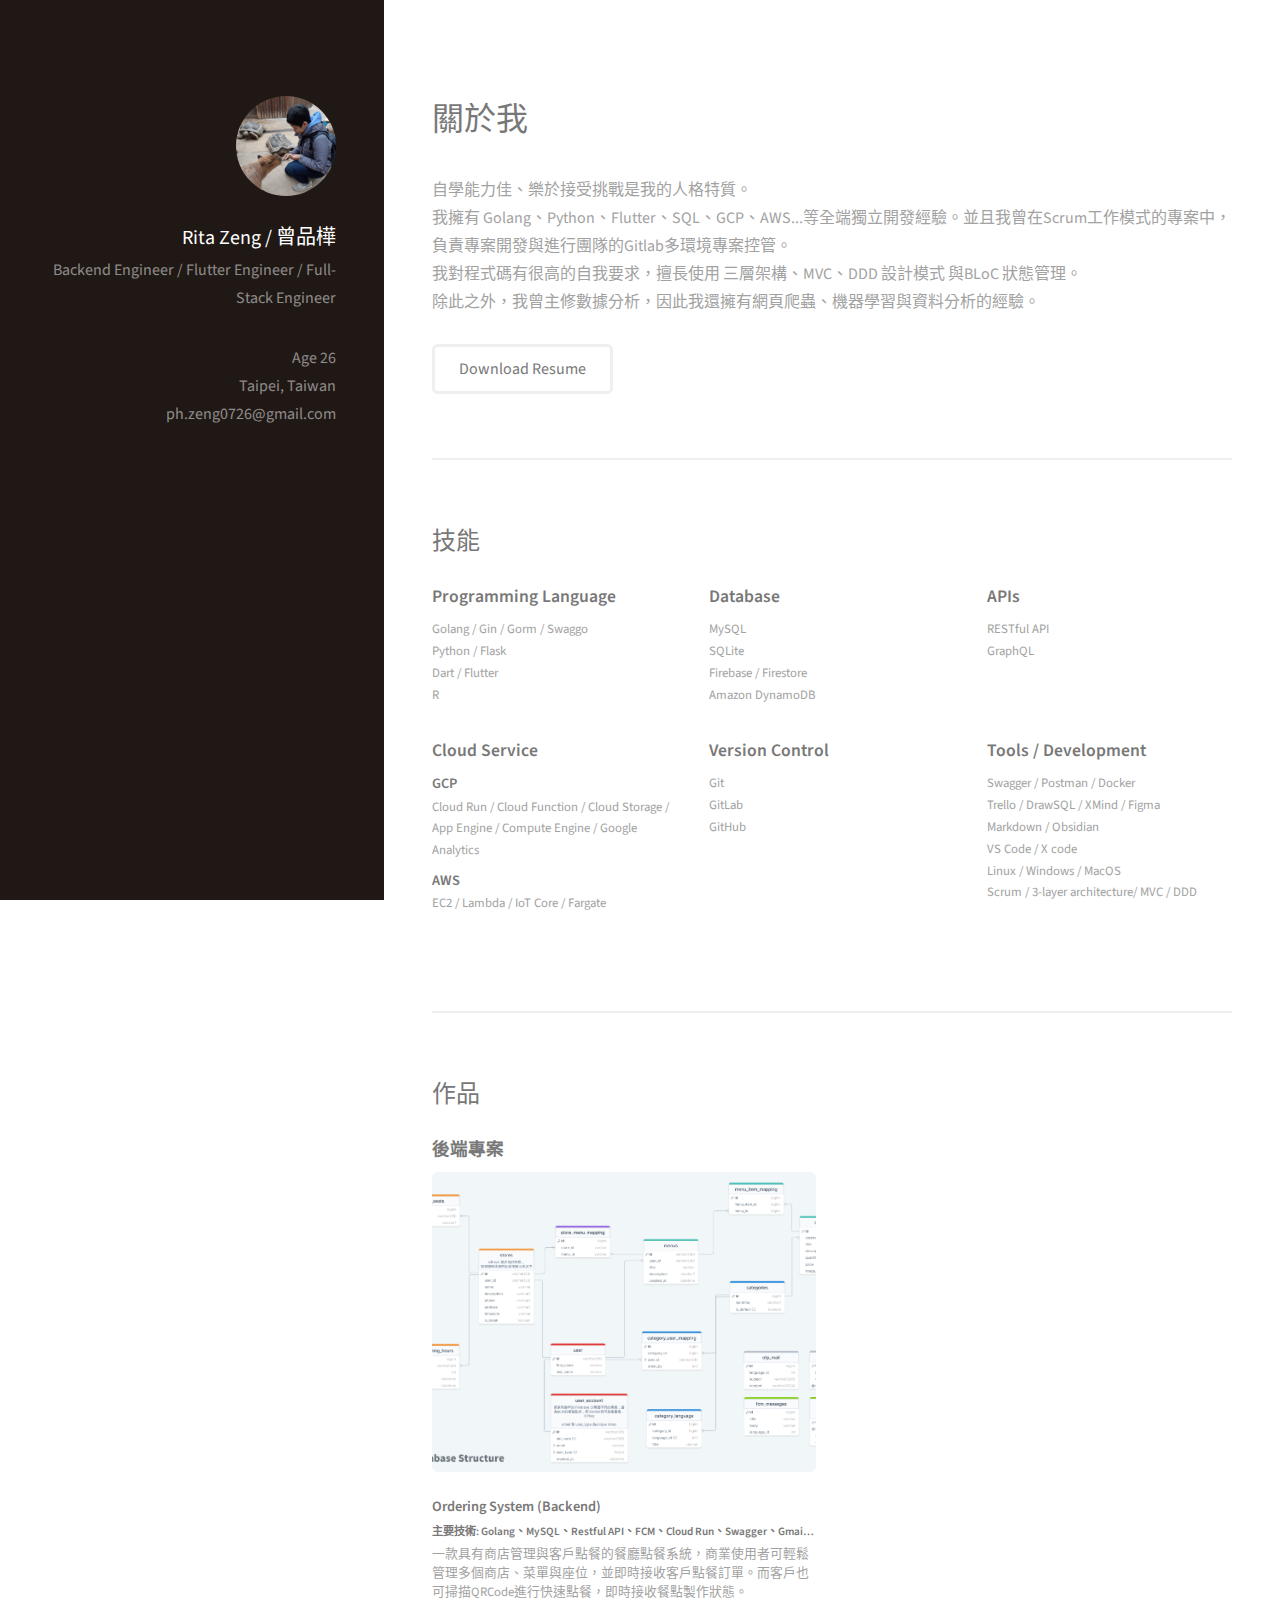
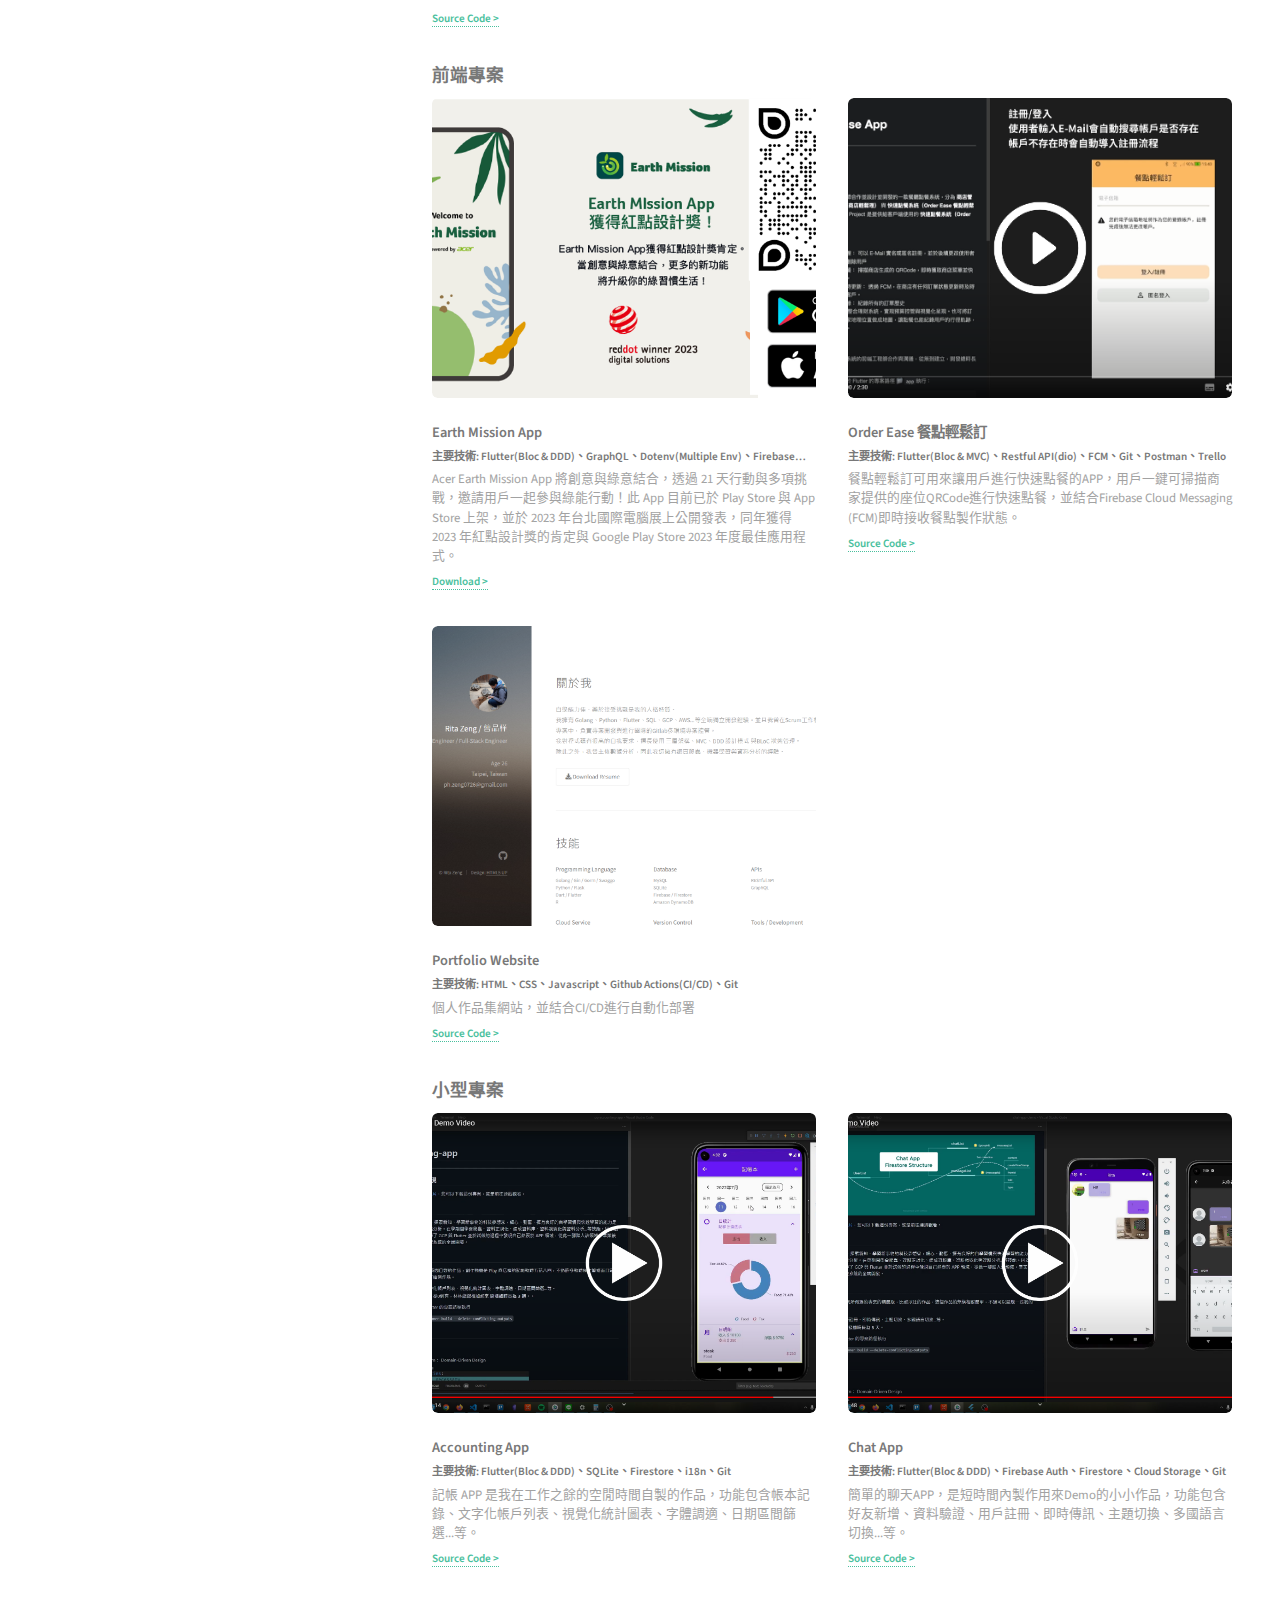
==== commit 5802aa75: "docs: edited README.md" ====
--- a/index.html
+++ b/index.html
@@ -12,6 +12,7 @@
       name="viewport"
       content="width=device-width, initial-scale=1, user-scalable=no"
     />
+    <link rel="icon" type="image/png" href="images/website_icon.png" />
     <link rel="stylesheet" href="assets/css/main.css" />
   </head>
   <body class="is-preload">
@@ -51,7 +52,7 @@
         <ul class="actions">
           <li>
             <a
-              href="https://www.cakeresume.com/s--9iXLkEG98yl3ov2JqTTW3g--/ph-zeng0726"
+              href="https://www.cakeresume.com/pdf/s--VozzHDQo8OTTGcjRMJ3NSw--/J0z3N.pdf"
               class="button"
             >
               <i class="fas fa-download"></i> Download Resume
@@ -100,7 +101,8 @@
           </li>
         </ul>
         <ul class="copyright">
-          <li>&copy; Rita Zeng</li>
+          <li>&copy; 2023 Rita Zeng</li>
+          <li>Last Update: 2023/12/19</li>
           <li>Design: <a href="http://html5up.net">HTML5 UP</a></li>
         </ul>
       </div>
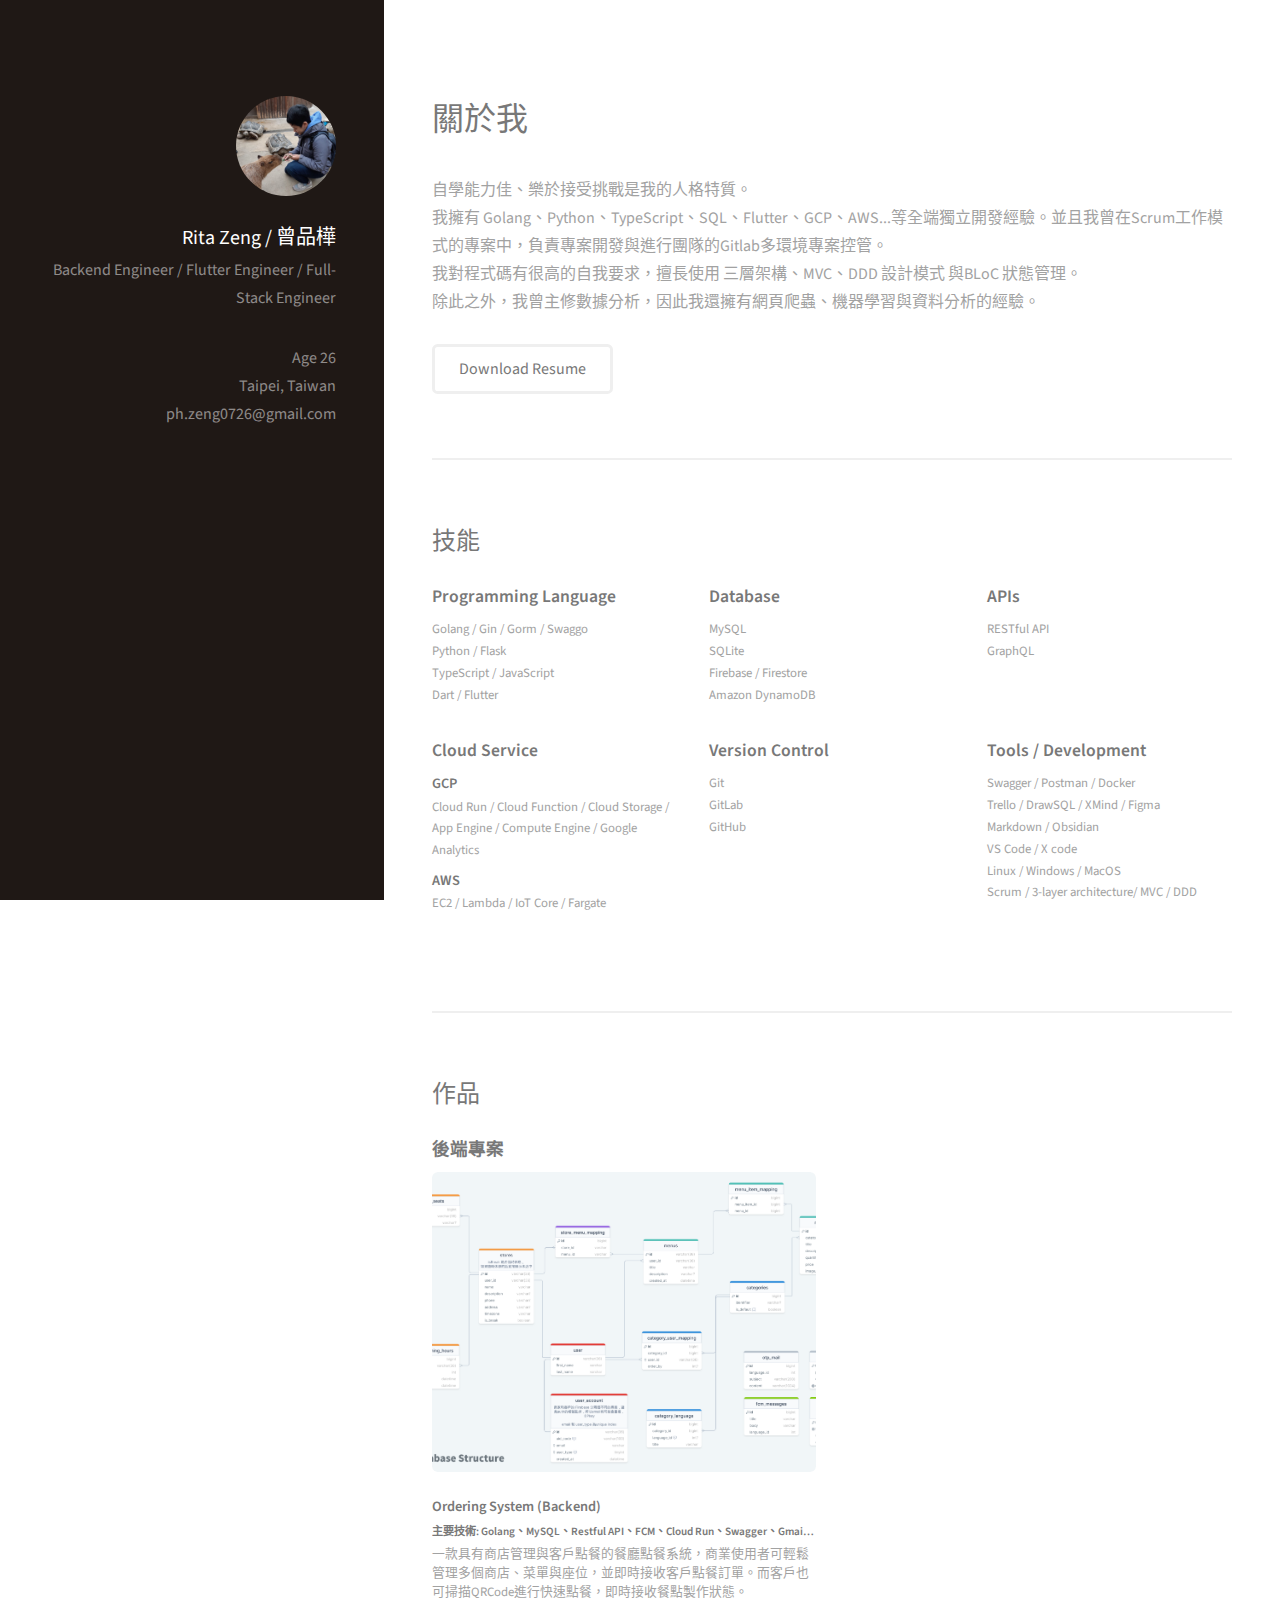
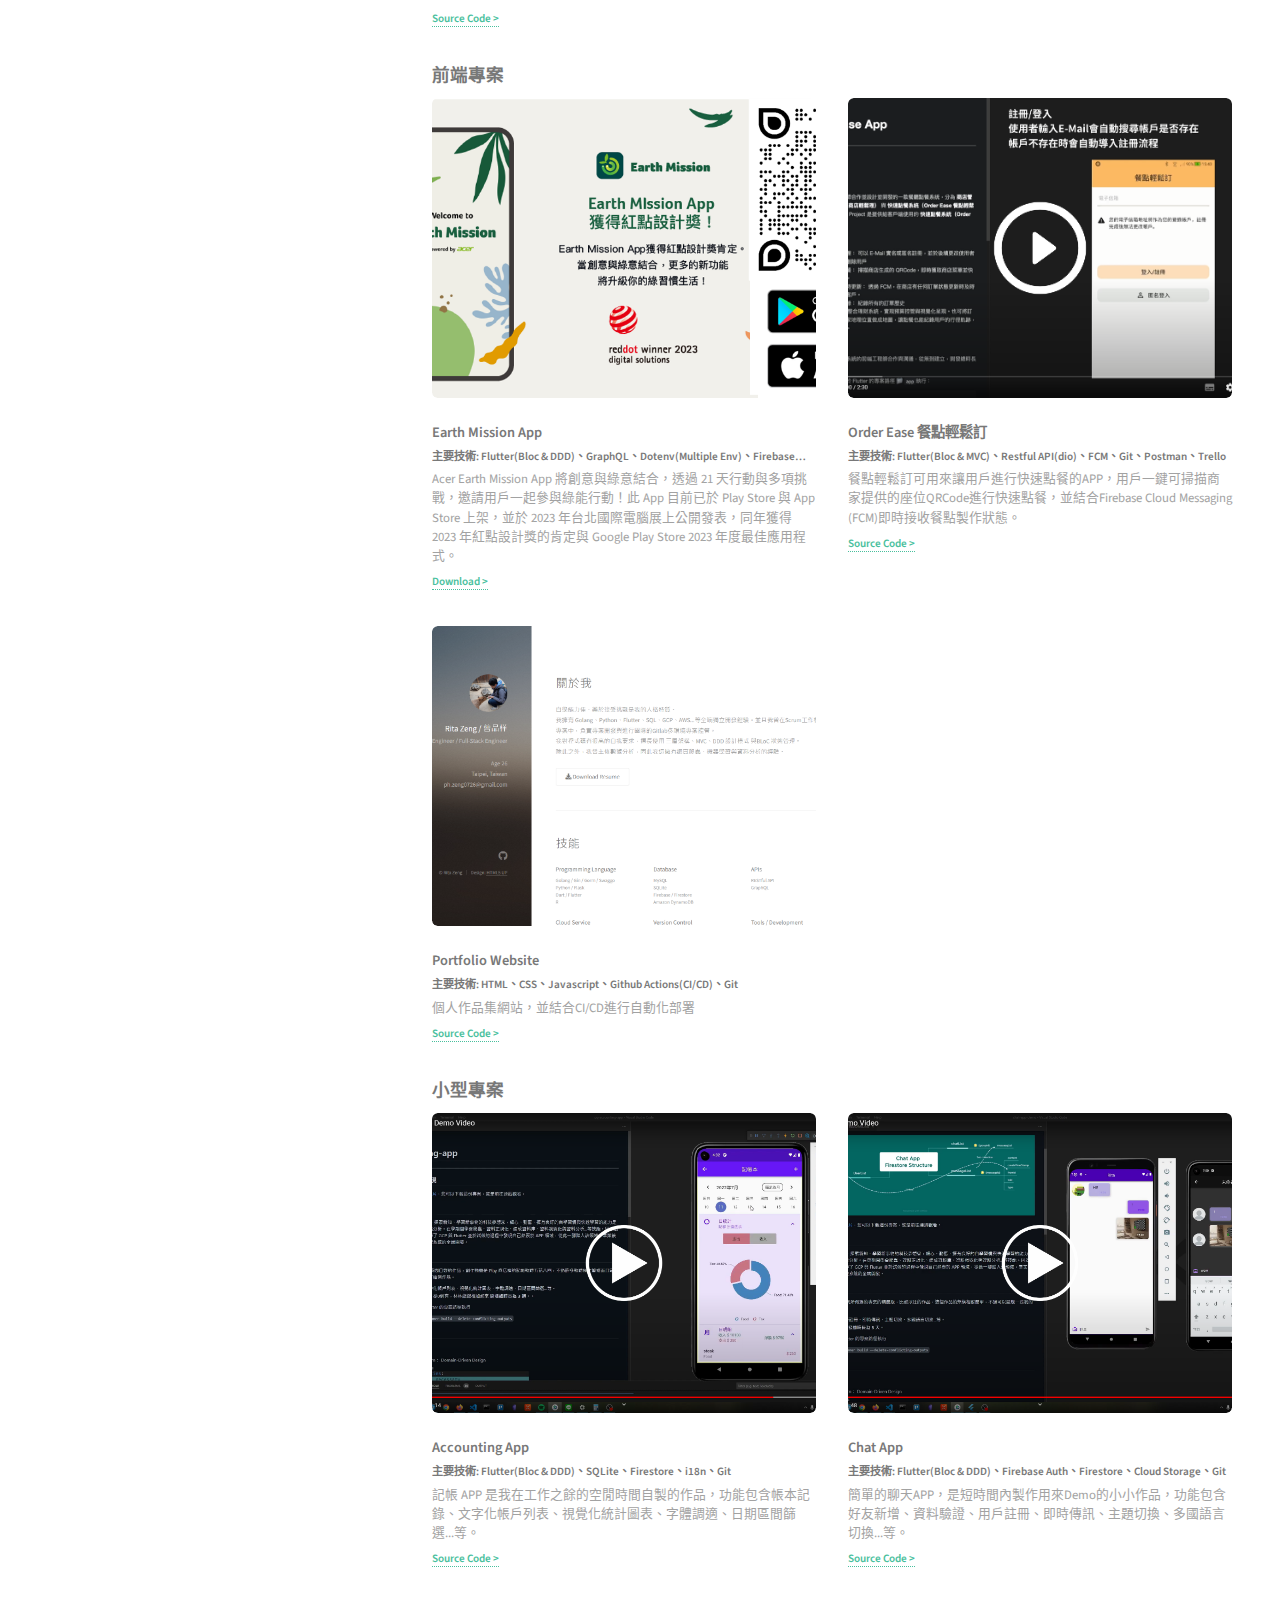
==== commit 3f32181b: "docs: edited skills" ====
--- a/index.html
+++ b/index.html
@@ -42,7 +42,7 @@
         <div>
           自學能力佳、樂於接受挑戰是我的人格特質。<br />
           我擁有
-          Golang、Python、Flutter、SQL、GCP、AWS...等全端獨立開發經驗。並且我曾在Scrum工作模式的專案中，負責專案開發與進行團隊的Gitlab多環境專案控管。<br />
+          Golang、Python、TypeScript、SQL、Flutter、GCP、AWS...等全端獨立開發經驗。並且我曾在Scrum工作模式的專案中，負責專案開發與進行團隊的Gitlab多環境專案控管。<br />
           我對程式碼有很高的自我要求，擅長使用 三層架構、MVC、DDD 設計模式
           與BLoC 狀態管理。<br />
           除此之外，我曾主修數據分析，因此我還擁有網頁爬蟲、機器學習與資料分析的經驗。<br />
@@ -52,7 +52,7 @@
         <ul class="actions">
           <li>
             <a
-              href="https://www.cakeresume.com/pdf/s--VozzHDQo8OTTGcjRMJ3NSw--/J0z3N.pdf"
+              href="https://drive.google.com/file/d/1f66dwa3FsZnXdiz3ZBT49gNMSh4GeIw_/view?usp=drive_link"
               class="button"
             >
               <i class="fas fa-download"></i> Download Resume
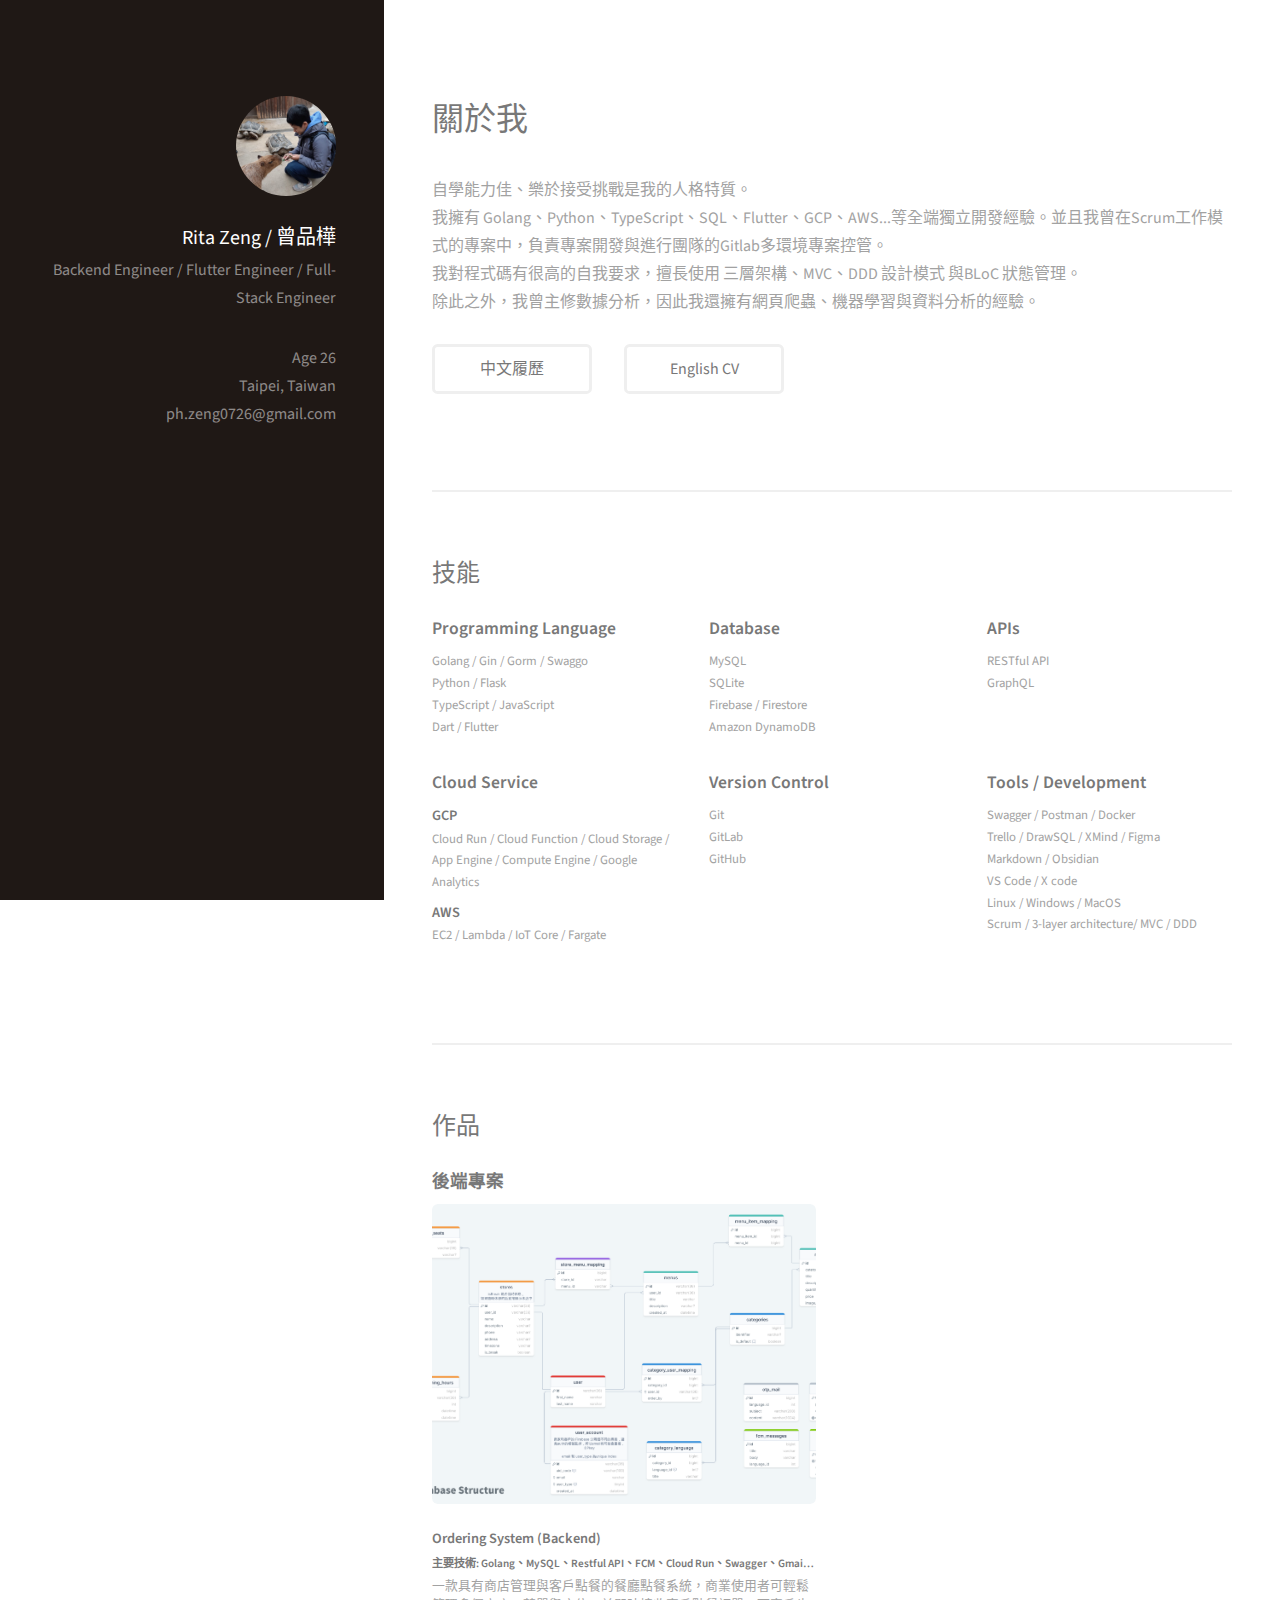
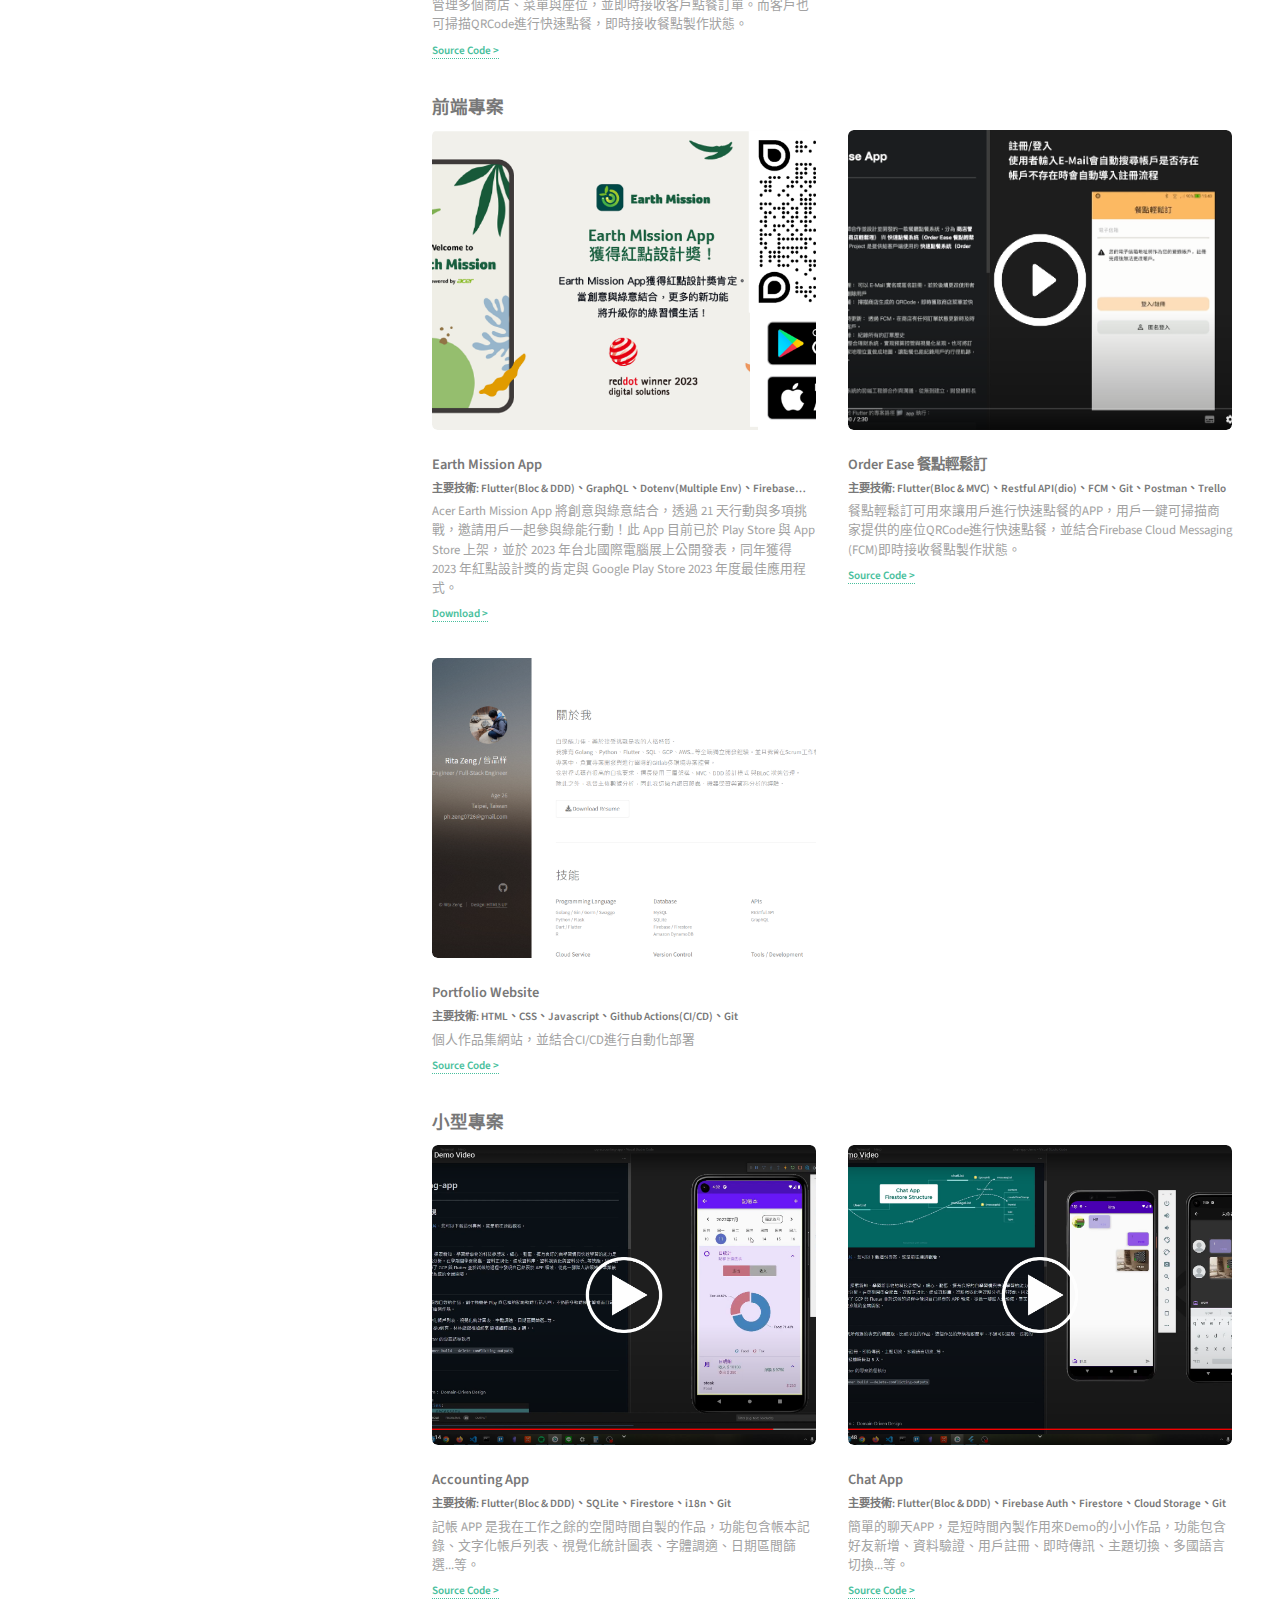
==== commit e9499e4e: "feat: add english cv link" ====
--- a/index.html
+++ b/index.html
@@ -14,6 +14,20 @@
     />
     <link rel="icon" type="image/png" href="images/website_icon.png" />
     <link rel="stylesheet" href="assets/css/main.css" />
+    <!-- Google tag (gtag.js) -->
+    <script
+      async
+      src="https://www.googletagmanager.com/gtag/js?id=G-4XTW7PMHSS"
+    ></script>
+    <script>
+      window.dataLayer = window.dataLayer || [];
+      function gtag() {
+        dataLayer.push(arguments);
+      }
+      gtag("js", new Date());
+
+      gtag("config", "G-4XTW7PMHSS");
+    </script>
   </head>
   <body class="is-preload">
     <!-- Header -->
@@ -48,17 +62,32 @@
           除此之外，我曾主修數據分析，因此我還擁有網頁爬蟲、機器學習與資料分析的經驗。<br />
           <br />
         </div>
-
-        <ul class="actions">
-          <li>
-            <a
-              href="https://drive.google.com/file/d/1f66dwa3FsZnXdiz3ZBT49gNMSh4GeIw_/view?usp=drive_link"
-              class="button"
-            >
-              <i class="fas fa-download"></i> Download Resume
-            </a>
-          </li>
-        </ul>
+        <div class="row">
+          <div>
+            <ul class="actions">
+              <li>
+                <a
+                  href="https://drive.google.com/file/d/1f66dwa3FsZnXdiz3ZBT49gNMSh4GeIw_/view?usp=sharing"
+                  class="button"
+                >
+                  <i class="fas fa-download"></i> 中文履歷
+                </a>
+              </li>
+            </ul>
+          </div>
+          <div>
+            <ul class="actions">
+              <li>
+                <a
+                  href="https://drive.google.com/file/d/1hGbN9tqQp3PfbJKN-G4Z_wywuxnZpje8/view?usp=sharing"
+                  class="button"
+                >
+                  <i class="fas fa-download"></i> English CV
+                </a>
+              </li>
+            </ul>
+          </div>
+        </div>
       </section>
 
       <!-- Skill -->
@@ -102,7 +131,7 @@
         </ul>
         <ul class="copyright">
           <li>&copy; 2023 Rita Zeng</li>
-          <li>Last Update: 2023/12/19</li>
+          <li id="last-updated">Last Updated: Loading...</li>
           <li>Design: <a href="http://html5up.net">HTML5 UP</a></li>
         </ul>
       </div>
@@ -116,6 +145,7 @@
     <script src="assets/js/util.js"></script>
     <script src="assets/js/portfolio.js"></script>
     <script src="assets/js/skill.js"></script>
+    <script src="assets/js/last_updated.js"></script>
     <script src="assets/js/main.js"></script>
   </body>
 </html>
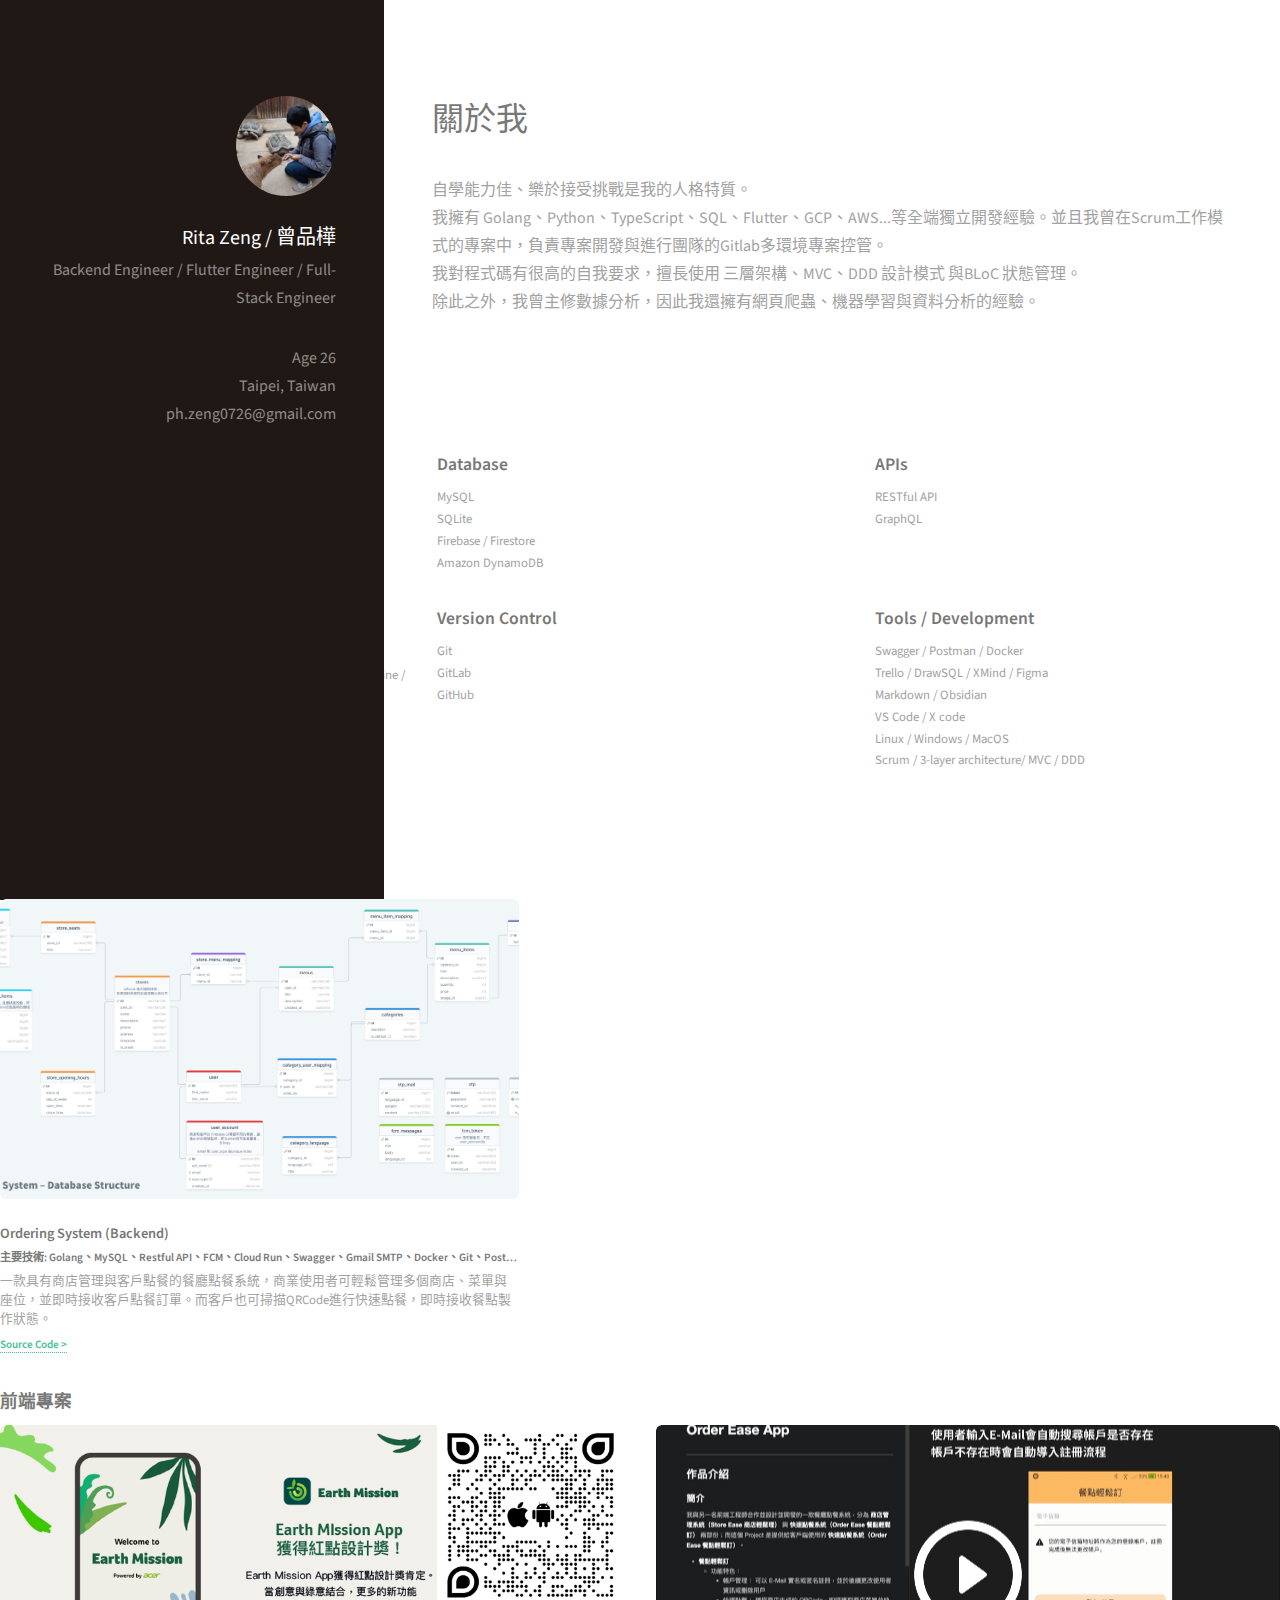
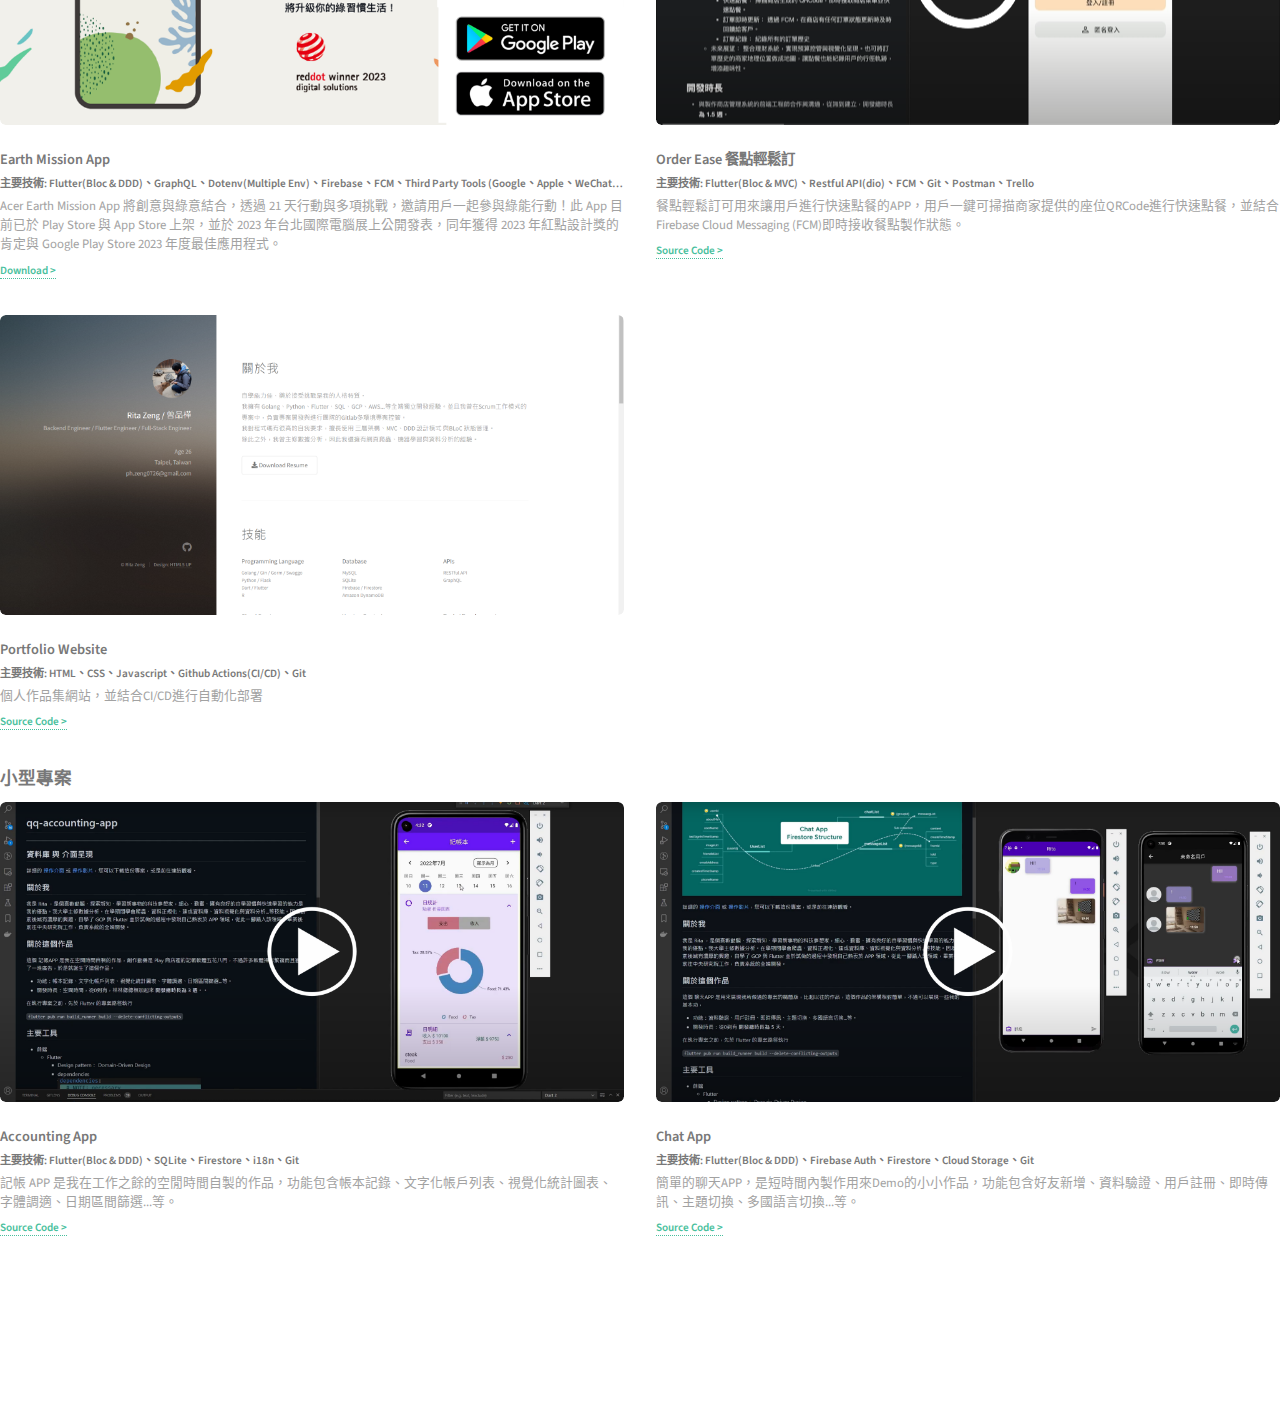
==== commit c9d519b8: "Remove cv" ====
--- a/index.html
+++ b/index.html
@@ -62,7 +62,7 @@
           除此之外，我曾主修數據分析，因此我還擁有網頁爬蟲、機器學習與資料分析的經驗。<br />
           <br />
         </div>
-        <div class="row">
+<!--         <div class="row">
           <div>
             <ul class="actions">
               <li>
@@ -86,7 +86,7 @@
                 </a>
               </li>
             </ul>
-          </div>
+          </div> -->
         </div>
       </section>
 
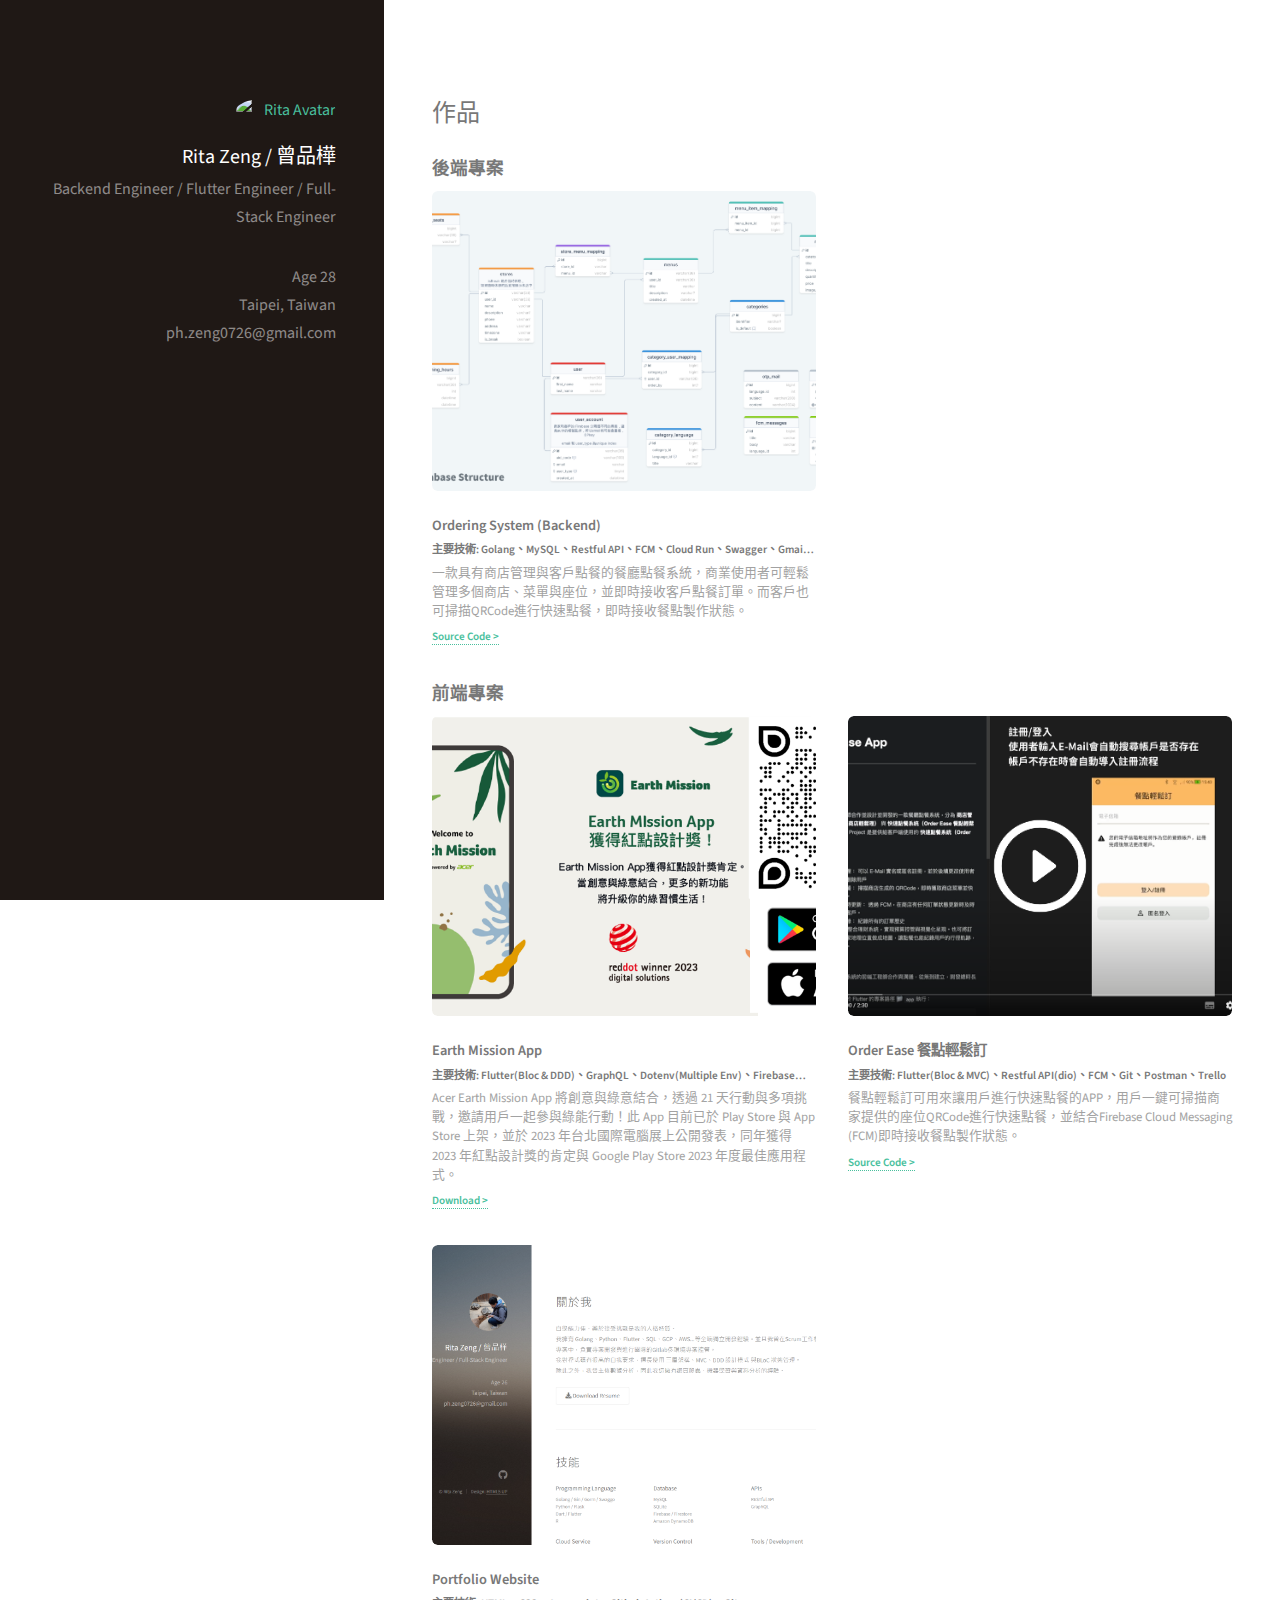
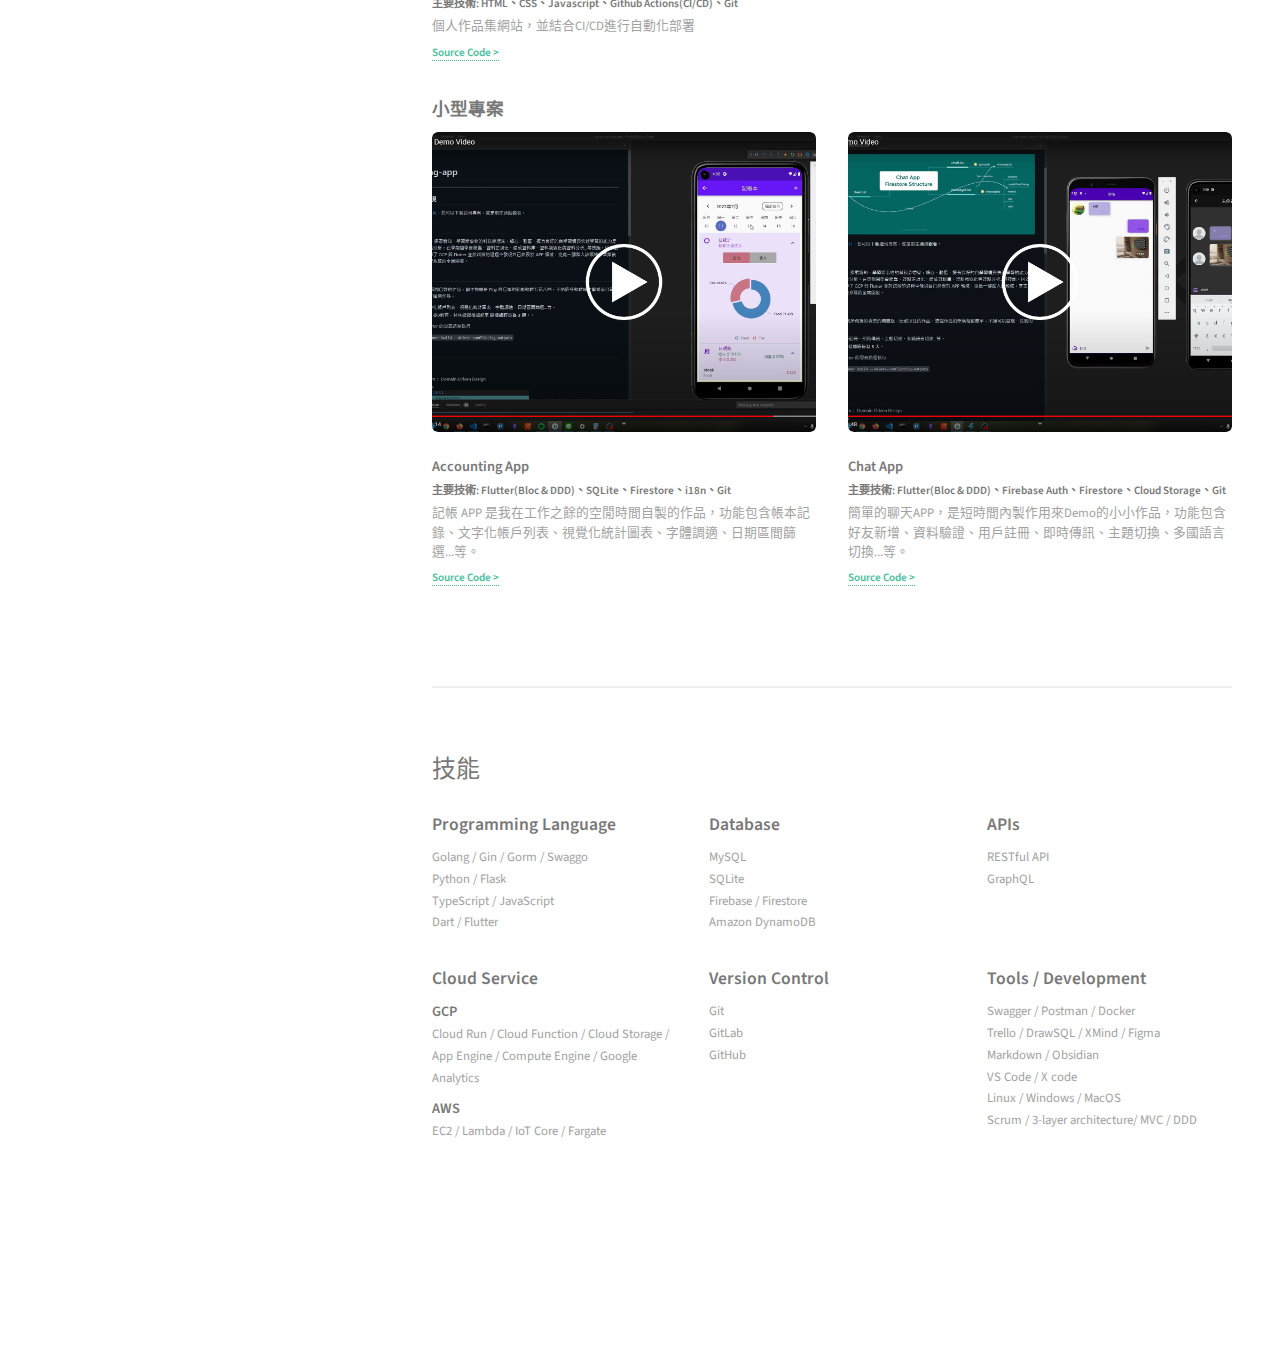
==== commit 1ab0dd10: "chore(index): remove about me" ====
--- a/index.html
+++ b/index.html
@@ -33,15 +33,15 @@
     <!-- Header -->
     <header id="header">
       <div class="inner">
-        <a href="images/avatar.jpg" class="image avatar">
-          <img src="images/avatar_circle.png" alt="Rita Avatar" />
+        <a href="images/website_icon.png" class="image avatar">
+          <img src="images/website_icon.png" alt="Rita Avatar" />
         </a>
         <h1><strong>Rita Zeng / 曾品樺</strong></h1>
         <div class="job-titles">
           Backend Engineer / Flutter Engineer / Full-Stack Engineer
         </div>
         <div class="avatat-info">
-          Age 26<br />
+          Age 28<br />
           Taipei, Taiwan<br />
           ph.zeng0726@gmail.com<br />
         </div>
@@ -50,54 +50,6 @@
 
     <!-- Main -->
     <div id="main">
-      <!-- About Me -->
-      <section id="about-me">
-        <h1>關於我</h1>
-        <div>
-          自學能力佳、樂於接受挑戰是我的人格特質。<br />
-          我擁有
-          Golang、Python、TypeScript、SQL、Flutter、GCP、AWS...等全端獨立開發經驗。並且我曾在Scrum工作模式的專案中，負責專案開發與進行團隊的Gitlab多環境專案控管。<br />
-          我對程式碼有很高的自我要求，擅長使用 三層架構、MVC、DDD 設計模式
-          與BLoC 狀態管理。<br />
-          除此之外，我曾主修數據分析，因此我還擁有網頁爬蟲、機器學習與資料分析的經驗。<br />
-          <br />
-        </div>
-<!--         <div class="row">
-          <div>
-            <ul class="actions">
-              <li>
-                <a
-                  href="https://drive.google.com/file/d/1f66dwa3FsZnXdiz3ZBT49gNMSh4GeIw_/view?usp=sharing"
-                  class="button"
-                >
-                  <i class="fas fa-download"></i> 中文履歷
-                </a>
-              </li>
-            </ul>
-          </div>
-          <div>
-            <ul class="actions">
-              <li>
-                <a
-                  href="https://drive.google.com/file/d/1hGbN9tqQp3PfbJKN-G4Z_wywuxnZpje8/view?usp=sharing"
-                  class="button"
-                >
-                  <i class="fas fa-download"></i> English CV
-                </a>
-              </li>
-            </ul>
-          </div> -->
-        </div>
-      </section>
-
-      <!-- Skill -->
-      <section id="skill">
-        <h2>技能</h2>
-        <div class="row">
-          <div id="skills-container" class="row"></div>
-        </div>
-      </section>
-
       <!-- Portfolio -->
       <section id="portfolio">
         <h2>作品</h2>
@@ -112,6 +64,54 @@
         <h3>小型專案</h3>
         <div class="row">
           <div id="side-projects-container" class="row"></div>
+        </div>
+      </section>
+
+      <!-- About Me -->
+      <!-- <section id="about-me">
+        <h1>關於我</h1>
+        <div>
+          自學能力佳、樂於接受挑戰是我的人格特質。<br />
+          我擁有
+          Golang、Python、TypeScript、SQL、Flutter、GCP、AWS...等全端獨立開發經驗。並且我曾在Scrum工作模式的專案中，負責專案開發與進行團隊的Gitlab多環境專案控管。<br />
+          我對程式碼有很高的自我要求，擅長使用 三層架構、MVC、DDD 設計模式
+          與BLoC 狀態管理。<br />
+          除此之外，我曾主修數據分析，因此我還擁有網頁爬蟲、機器學習與資料分析的經驗。<br />
+          <br />
+        </div>
+        <div class="row">
+          <div>
+            <ul class="actions">
+              <li>
+                <a
+                  href=""
+                  class="button"
+                >
+                  <i class="fas fa-download"></i> 中文履歷
+                </a>
+              </li>
+            </ul>
+          </div>
+          <div>
+            <ul class="actions">
+              <li>
+                <a
+                  href=""
+                  class="button"
+                >
+                  <i class="fas fa-download"></i> English CV
+                </a>
+              </li>
+            </ul>
+          </div>
+        </div>
+      </section> -->
+
+      <!-- Skill -->
+      <section id="skill">
+        <h2>技能</h2>
+        <div class="row">
+          <div id="skills-container" class="row"></div>
         </div>
       </section>
     </div>
@@ -130,7 +130,7 @@
           </li>
         </ul>
         <ul class="copyright">
-          <li>&copy; 2023 Rita Zeng</li>
+          <li>&copy; 2025 Rita Zeng</li>
           <li id="last-updated">Last Updated: Loading...</li>
           <li>Design: <a href="http://html5up.net">HTML5 UP</a></li>
         </ul>
